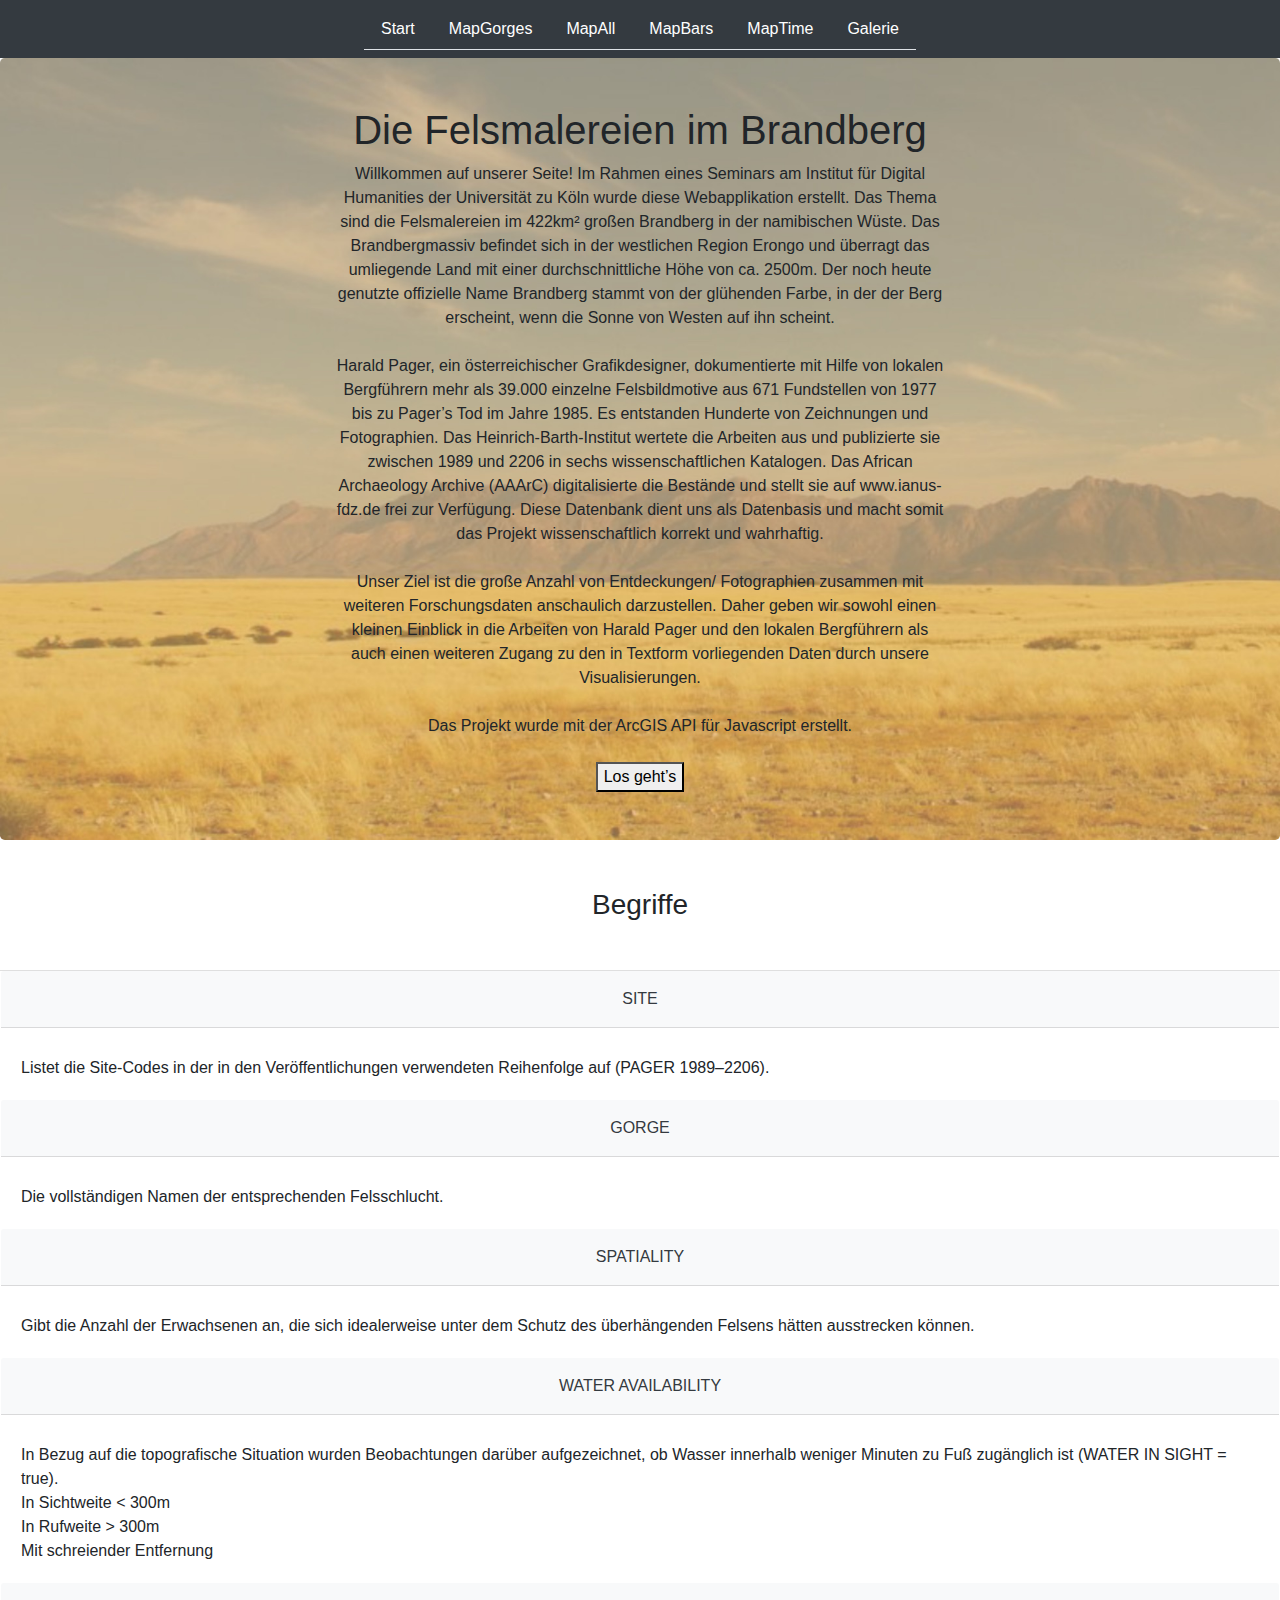
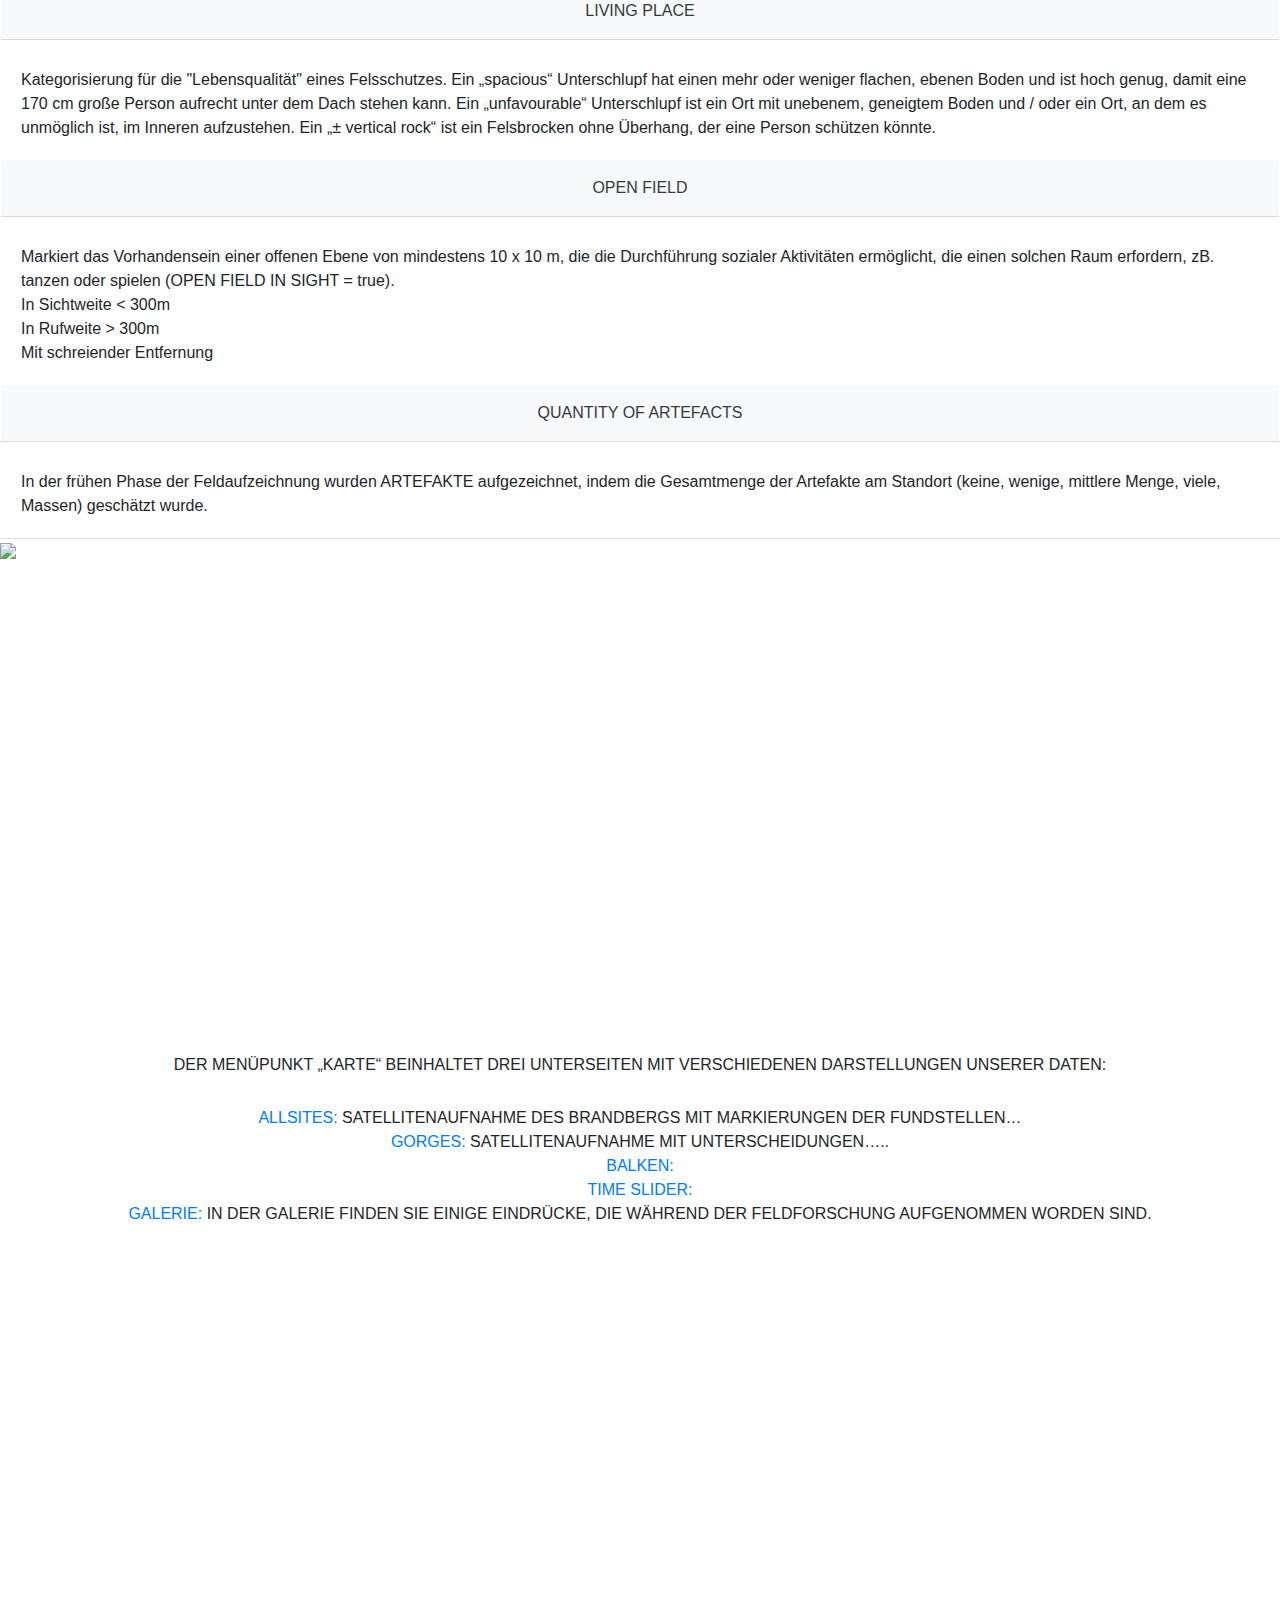
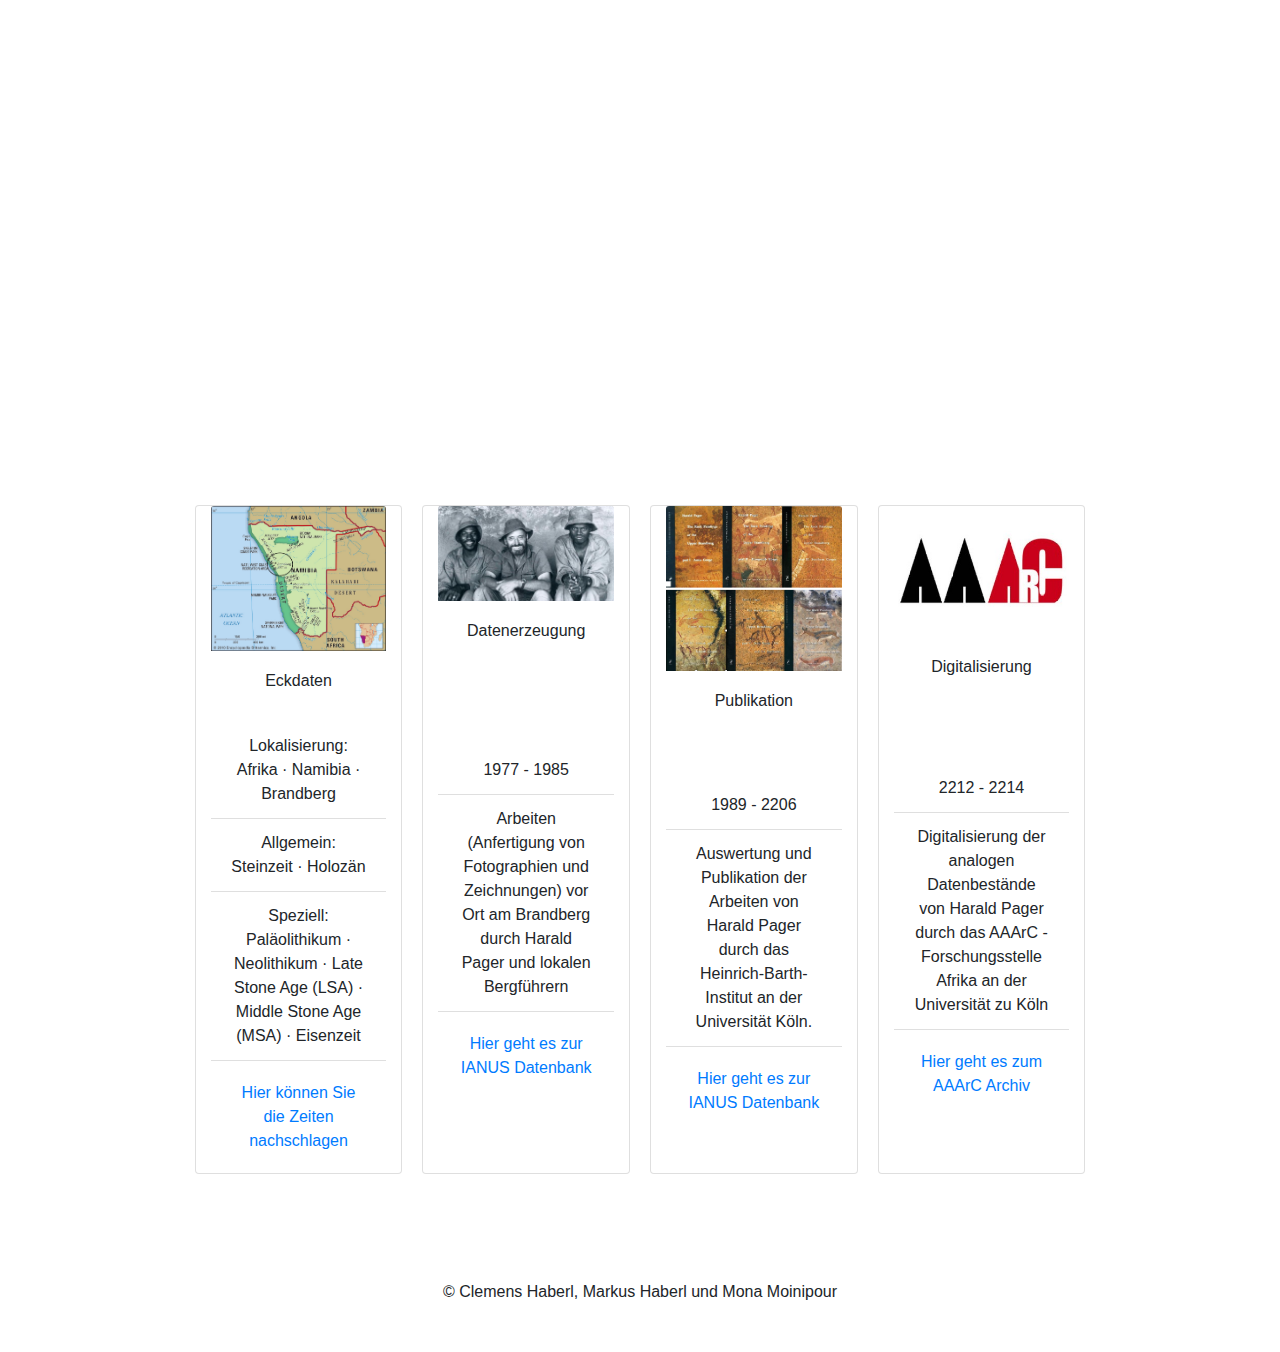
==== html/index.html @ f51f0524 "Update Index.html" ====
<!DOCTYPE html>

<html lang="de">

<head>
    <meta charset="UTF-8">
    <meta name="viewport" content="initial-scale=1, maximum-scale=1, user-scalable=no">
    <link rel="stylesheet" href="https://js.arcgis.com/4.14/esri/themes/light/main.css" />
    <link rel="stylesheet" href="https://maxcdn.bootstrapcdn.com/bootstrap/4.4.1/css/bootstrap.min.css">
    <link rel="stylesheet" href="../css/main.css">
    <script src="https://ajax.googleapis.com/ajax/libs/jquery/3.4.1/jquery.min.js"></script>
    <script src="https://cdnjs.cloudflare.com/ajax/libs/popper.js/1.16.0/umd/popper.min.js"></script>
    <script src="https://maxcdn.bootstrapcdn.com/bootstrap/4.4.1/js/bootstrap.min.js"></script>

    <title>Das Brandberg Projekt</title>

</head>
    <body>
      
      <nav class="navbar navbar-expand-md bg-dark navbar-dark">
       
        <div class="navbar-collapse justify-content-center">
          <ul class="nav nav-tabs">
            <li class="nav-item">
              <a class="nav-link" style="color: white;" href="index.html">Start</a>
            </li>
            <li class="nav-item">
              <a class="nav-link" style="color: white;" href="mapGorges.html">MapGorges</a>
            </li>
            <li class="nav-item">
              <a class="nav-link" style="color: white;" href="mapAllSites.html">MapAll</a>
            </li>
            <li class="nav-item">
              <a class="nav-link" style="color: white;" href="mapBars.html">MapBars</a>
            </li>
            <li class="nav-item">
              <a class="nav-link" style="color: white;" href="mapTimeSlider.html">MapTime</a>
            </li>
            <li class="nav-item">
              <a class="nav-link" style="color: white;" href="galerie.html">Galerie</a>
            </li>    
          </ul>
        </div>  
      </nav>

      <section class="jumbotron text-center" style="background-image: url(../database/img/BackgroundIndex.jpg); background-size: cover;">
        <div class="container">
          <h1 class="jumbotron-heading">Die Felsmalereien im Brandberg</h1>
          <p>Willkommen auf unserer Seite! 
            Im Rahmen eines Seminars am Institut für Digital Humanities der Universität zu Köln wurde diese Webapplikation erstellt. Das Thema sind die Felsmalereien im 422km² großen Brandberg in der namibischen Wüste. Das Brandbergmassiv befindet sich in der westlichen Region Erongo und überragt das umliegende Land mit einer durchschnittliche Höhe von ca. 2500m. 
            Der noch heute genutzte offizielle Name Brandberg stammt von der glühenden Farbe, in der der Berg erscheint, wenn die Sonne von Westen auf ihn scheint.<br>
            <br>
            Harald Pager, ein österreichischer Grafikdesigner, dokumentierte mit Hilfe von lokalen Bergführern mehr als 39.000 einzelne Felsbildmotive aus 671 Fundstellen von 1977 bis zu Pager’s Tod im Jahre 1985. Es entstanden Hunderte von Zeichnungen und Fotographien.
            Das Heinrich-Barth-Institut wertete die Arbeiten aus und publizierte sie zwischen 1989 und 2206 in sechs wissenschaftlichen Katalogen. Das African Archaeology Archive (AAArC) digitalisierte die Bestände und stellt sie auf www.ianus-fdz.de frei zur Verfügung. Diese Datenbank dient uns als Datenbasis und macht somit das Projekt wissenschaftlich korrekt und wahrhaftig. 
            <br>
            <br>
            Unser Ziel ist die große Anzahl von Entdeckungen/ Fotographien zusammen mit weiteren Forschungsdaten anschaulich darzustellen. Daher geben wir sowohl einen kleinen Einblick in die Arbeiten von Harald Pager und den lokalen Bergführern als auch einen weiteren Zugang zu den in Textform vorliegenden Daten durch unsere Visualisierungen.
            <br>
            <br>
            Das Projekt wurde mit der ArcGIS API für Javascript erstellt.
            <br>
            <br>
            <BUTTON> Los geht’s </BUTTON></p>
        </div>
      </section>

      <section>

        <h3  class="jumbotron text-center">Begriffe</h3> 

        <div class="card row">

          <div class="col-md-12">
          <div class="card-header text-center p-3 mb-2 bg-light text-dark">
          SITE
          </div>
          <div class="card-body">
            <p class="card-text">Listet die Site-Codes in der in den Veröffentlichungen verwendeten Reihenfolge auf (PAGER 1989–2206).</p>
          </div>
        </div>

        <div class="col-md-12">
          <div class="card-header text-center p-3 mb-2 bg-light text-dark">
          GORGE
          </div>
          <div class="card-body">
            <p class="card-text">Die vollständigen Namen der entsprechenden Felsschlucht.</p>
          </div>
        </div>

        <div class="col-md-12">
          <div class="card-header text-center p-3 mb-2 bg-light text-dark">
          SPATIALITY
          </div>
          <div class="card-body">
            <p class="card-text">Gibt die Anzahl der Erwachsenen an, die sich idealerweise unter dem Schutz des überhängenden Felsens hätten ausstrecken können.
            </p>
          </div>
        </div>

        <div class="col-md-12">
          <div class="card-header text-center p-3 mb-2 bg-light text-dark">
          WATER AVAILABILITY
          </div>
          <div class="card-body">
            <p class="card-text">In Bezug auf die topografische Situation wurden Beobachtungen darüber aufgezeichnet, ob Wasser innerhalb weniger Minuten zu Fuß zugänglich ist (WATER IN SIGHT = true).<br>
              In Sichtweite < 300m 
              <br>
              In Rufweite  > 300m  
              <br>
              Mit schreiender Entfernung</p>
          </div>
        </div>

        <div class="col-md-12">
          <div class="card-header text-center p-3 mb-2 bg-light text-dark">
          LIVING PLACE
          </div>
          <div class="card-body">
            <p class="card-text">Kategorisierung für die "Lebensqualität" eines Felsschutzes. Ein „spacious“ Unterschlupf hat einen mehr oder weniger flachen, ebenen Boden und ist hoch genug, damit eine 170 cm große Person aufrecht unter dem Dach stehen kann. Ein „unfavourable“ Unterschlupf ist ein Ort mit unebenem, geneigtem Boden und / oder ein Ort, an dem es unmöglich ist, im Inneren aufzustehen. Ein „± vertical rock“ ist ein Felsbrocken ohne Überhang, der eine Person schützen könnte.</p>
          </div>
        </div>

        <div class="col-md-12">
          <div class="card-header text-center p-3 mb-2 bg-light text-dark">
          OPEN FIELD
          </div>
          <div class="card-body">
            <p class="card-text">Markiert das Vorhandensein einer offenen Ebene von mindestens 10 x 10 m, die die Durchführung sozialer Aktivitäten ermöglicht, die einen solchen Raum erfordern, zB. tanzen oder spielen (OPEN FIELD IN SIGHT = true).<br>
              In Sichtweite < 300m
              <br>
              In Rufweite  > 300m
              <br>
              Mit schreiender Entfernung</p>
          </div>
        </div>
        
        <div class="col-md-12">
          <div class="card-header text-center p-3 mb-2 bg-light text-dark">
          QUANTITY OF ARTEFACTS
          </div>
          <div class="card-body">
            <p class="card-text">In der frühen Phase der Feldaufzeichnung wurden ARTEFAKTE aufgezeichnet, indem die Gesamtmenge der Artefakte am Standort (keine, wenige, mittlere Menge, viele, Massen) geschätzt wurde.</p>
          </div>
        </div>

      </div>

        <div class="parallax1"> <img src="../database/img/Parallaximg2.png")></div>
        <!--Beschreibungen hinzufügen-->
        <div style="height:1000px;text-transform: uppercase;" class="text-center p-3 mb-2">
          <h6>Der Menüpunkt „Karte“ beinhaltet drei Unterseiten mit verschiedenen Darstellungen unserer Daten:</h6>
          <br>
          <a href="mapAllSites.html">AllSites:</a> Satellitenaufnahme des Brandbergs mit Markierungen der Fundstellen…
          <br>
          <a href="mapGorges.html">Gorges:</a> Satellitenaufnahme mit Unterscheidungen…..
          <br>
          <a href="mapBars.html">Balken:</a> 
          <br>
          <a href="mapTimeSlider.html">Time Slider:</a> 
          <br>
          <a href="galerie.html">Galerie:</a> In der Galerie finden Sie einige Eindrücke, die während der Feldforschung aufgenommen worden sind.
          </div>
        <!--Parallax2 funktioniert noch nicht-->
        <div class="parralax2"></div>
          <!--Bildergrößen anpassen-->
        <div class="jumbotron row justify-content-center">
        <div class="card box col-lg-2 text-center" style="width: 22rem;">
          <img class="card-img-top" src="../database/img/Mapimg.jpg" alt="Card image cap">
          <div class="card-body">
            <h6 class="card-title">Eckdaten</h6>
          </div>
          <ul class="list-group list-group-flush">
            <li class="list-group-item">Lokalisierung: Afrika · Namibia · Brandberg</li>
            <li class="list-group-item">Allgemein: Steinzeit · Holozän</li>
            <li class="list-group-item">Speziell: Paläolithikum · Neolithikum · Late Stone Age (LSA) · Middle Stone Age (MSA) · Eisenzeit</li>
          </ul>
          <div class="card-body">
            <a href="https://chronontology.dainst.org" class="card-link">Hier können Sie die Zeiten nachschlagen</a>
          </div>
        </div>

        <div class="card box col-lg-2 text-center" style="width: 22rem;">
          <img class="card-img-top" src="../database/img/Crewimg.png" alt="Card image cap">
          <div class="card-body">
            <h6 class="card-title">Datenerzeugung</h6>
          </div>
          <ul class="list-group list-group-flush">
            <li class="list-group-item">1977 - 1985</li>
            <li class="list-group-item">Arbeiten (Anfertigung von Fotographien und Zeichnungen) vor Ort am Brandberg durch Harald Pager und lokalen Bergführern</li>
          </ul>
          <div class="card-body">
            <a href="http://datenportal.ianus-fdz.de/pages/collectionView.jsp?dipId=1912845#collectionOverview" class="card-link">Hier geht es zur IANUS Datenbank</a>
          </div>
        </div>

        <div class="card box col-lg-2 text-center" style="width: 22rem;">
          <img class="card-img-top" src="../database/img/Publicationsimg.png" alt="Card image cap">
          <div class="card-body">
            <h6 class="card-title">Publikation</h6>
          </div>
          <ul class="list-group list-group-flush">
            <li class="list-group-item">1989 - 2206</li>
            <li class="list-group-item">Auswertung und Publikation der Arbeiten von Harald Pager durch das Heinrich-Barth-Institut an der Universität Köln. </li>
          </ul>
          <div class="card-body">
            <a href="http://datenportal.ianus-fdz.de/pages/collectionView.jsp?dipId=1912845#collectionOverview" class="card-link">Hier geht es zur IANUS Datenbank</a>
          </div>
        </div>

        <div class="card box col-lg-2 text-center" style="width: 22rem;">
          <img class="card-img-top" src="../database/img/AAArcimg.jpg" alt="Card image cap">
          <div class="card-body">
            <h6 class="card-title">Digitalisierung</h6>
          </div>
          <ul class="list-group list-group-flush">
            <li class="list-group-item">2212 - 2214</li>
            <li class="list-group-item">Digitalisierung der analogen Datenbestände von Harald Pager durch das AAArC - Forschungsstelle Afrika an der Universität zu Köln </li>
          </ul>
          <div class="card-body">
            <a href="https://arachne.dainst.org/project/afrarchcologne" class="card-link">Hier geht es zum AAArC Archiv</a>
          </div>
        </div>

      </div>

      <div class="jumbotron text-center" style="margin-bottom:0">
        <p> © Clemens Haberl, Markus Haberl und Mona Moinipour</p>

    </body>
---- css/main.css ----
html, body, #viewDiv {
    padding: 0;
    margin: 0;
    height: 100%;
    width: 100%;
  }

:root {
    --jumbotron-padding-y: 3rem;
  }
  
  .jumbotron {
    padding-top: var(--jumbotron-padding-y);
    padding-bottom: var(--jumbotron-padding-y);
    margin-bottom: 0;
    background-color: #fff;
  }
  
  .jumbotron p:last-child {
    margin-bottom: 0;
  }
  
  .jumbotron-heading {
    font-weight: 300;
  }
  
  .jumbotron .container {
    max-width: 40rem;
  }
  
  footer {
    padding-top: 3rem;
    padding-bottom: 3rem;
  }
  
  footer p {
    margin-bottom: .25rem;
  }
  
  .box-shadow { box-shadow: 0 .25rem .75rem rgba(0, 0, 0, .05); }

  #timeSlider {
    position: absolute;
    left: 100px;
    right: 100px;
    bottom: 20px;
  }

  #titleDiv {
    padding: 10px;
    font-weight: 36;
    text-align: center;
  }


  #layerToggle {
    top: 430px;
    right: 20px;
    position: absolute;
    z-index: 99;
    background-color: white;
    border-radius: 8px;
    padding: 10px;
    opacity: 0.75;
  }

  #layerToggleAll {
    top: 73px;
    left: 60px;
    position: absolute;
    z-index: 99;
    background-color: white;
    border-radius: 8px;
    padding: 10px;
    opacity: 0.75;
  }

.box {
  margin: 10px;
}

#titleimg{
  text-align: center;
}

.parallax1 {
  /* The image used */
  background-image: url("../database/img/Parallaximg.png");

  /* Set a specific height */
  min-height: 500px; 

  /* Create the parallax scrolling effect */
  background-attachment: fixed;
  background-position: center;
  background-repeat: no-repeat;
  background-size: cover;
}

.parallax2{
  /* The image used */
  background-image: url("../database/img/Parallaximg2.png");

  /* Set a specific height */
  min-height: 500px; 

  /* Create the parallax scrolling effect */
  background-attachment: fixed;
  background-position: center;
  background-repeat: no-repeat;
  background-size: cover;
}
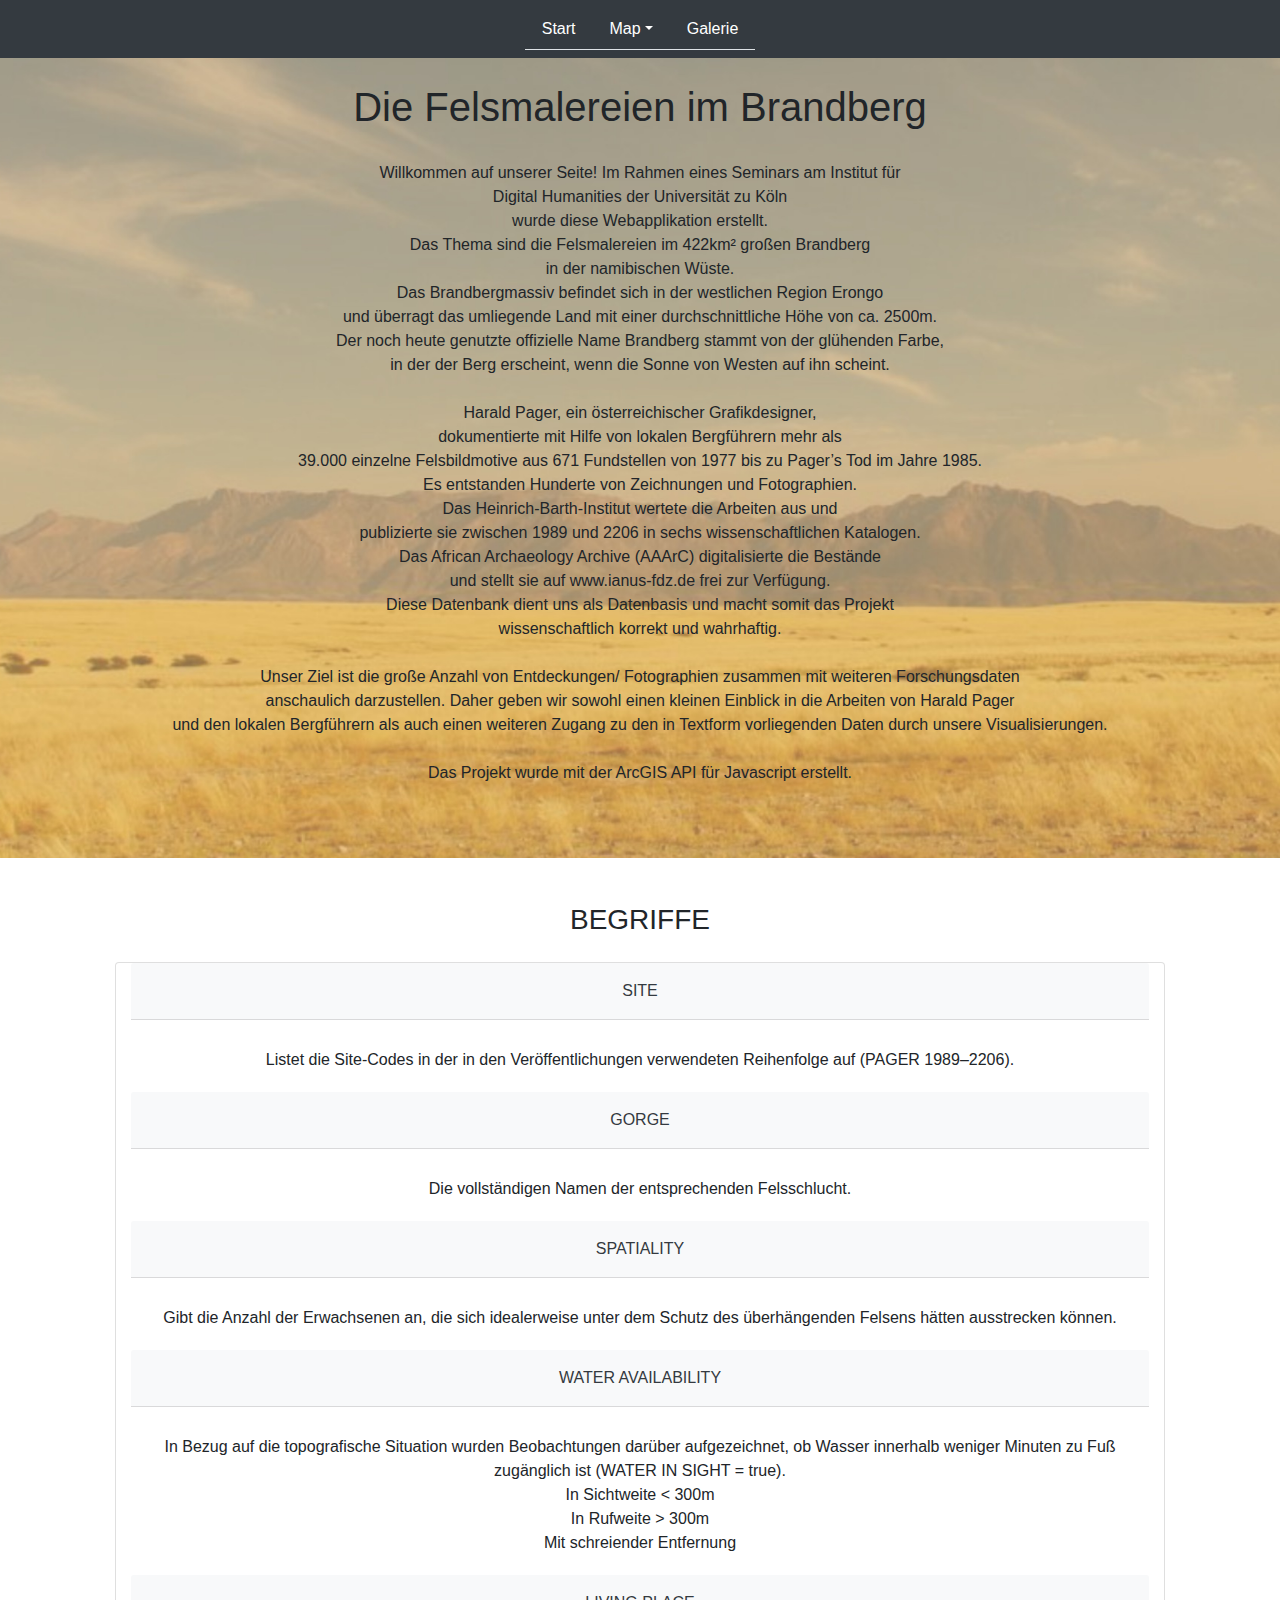
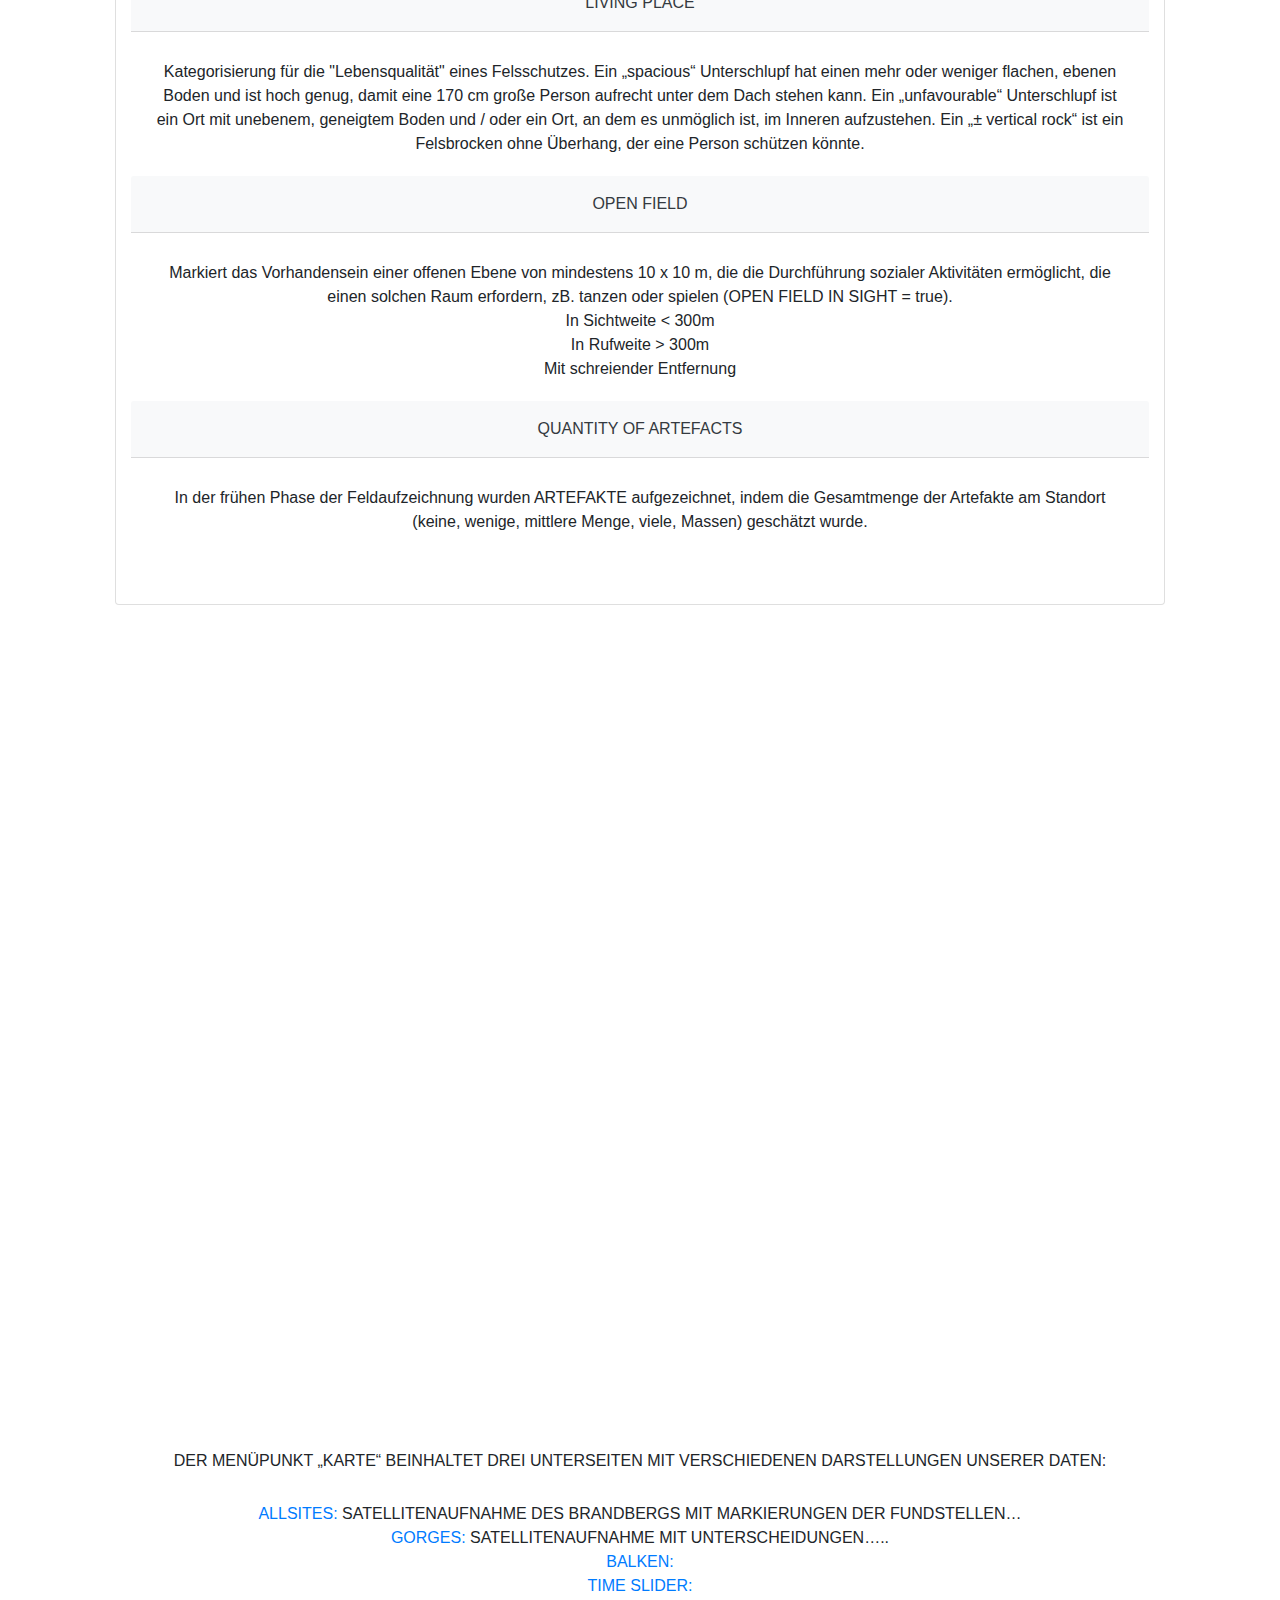
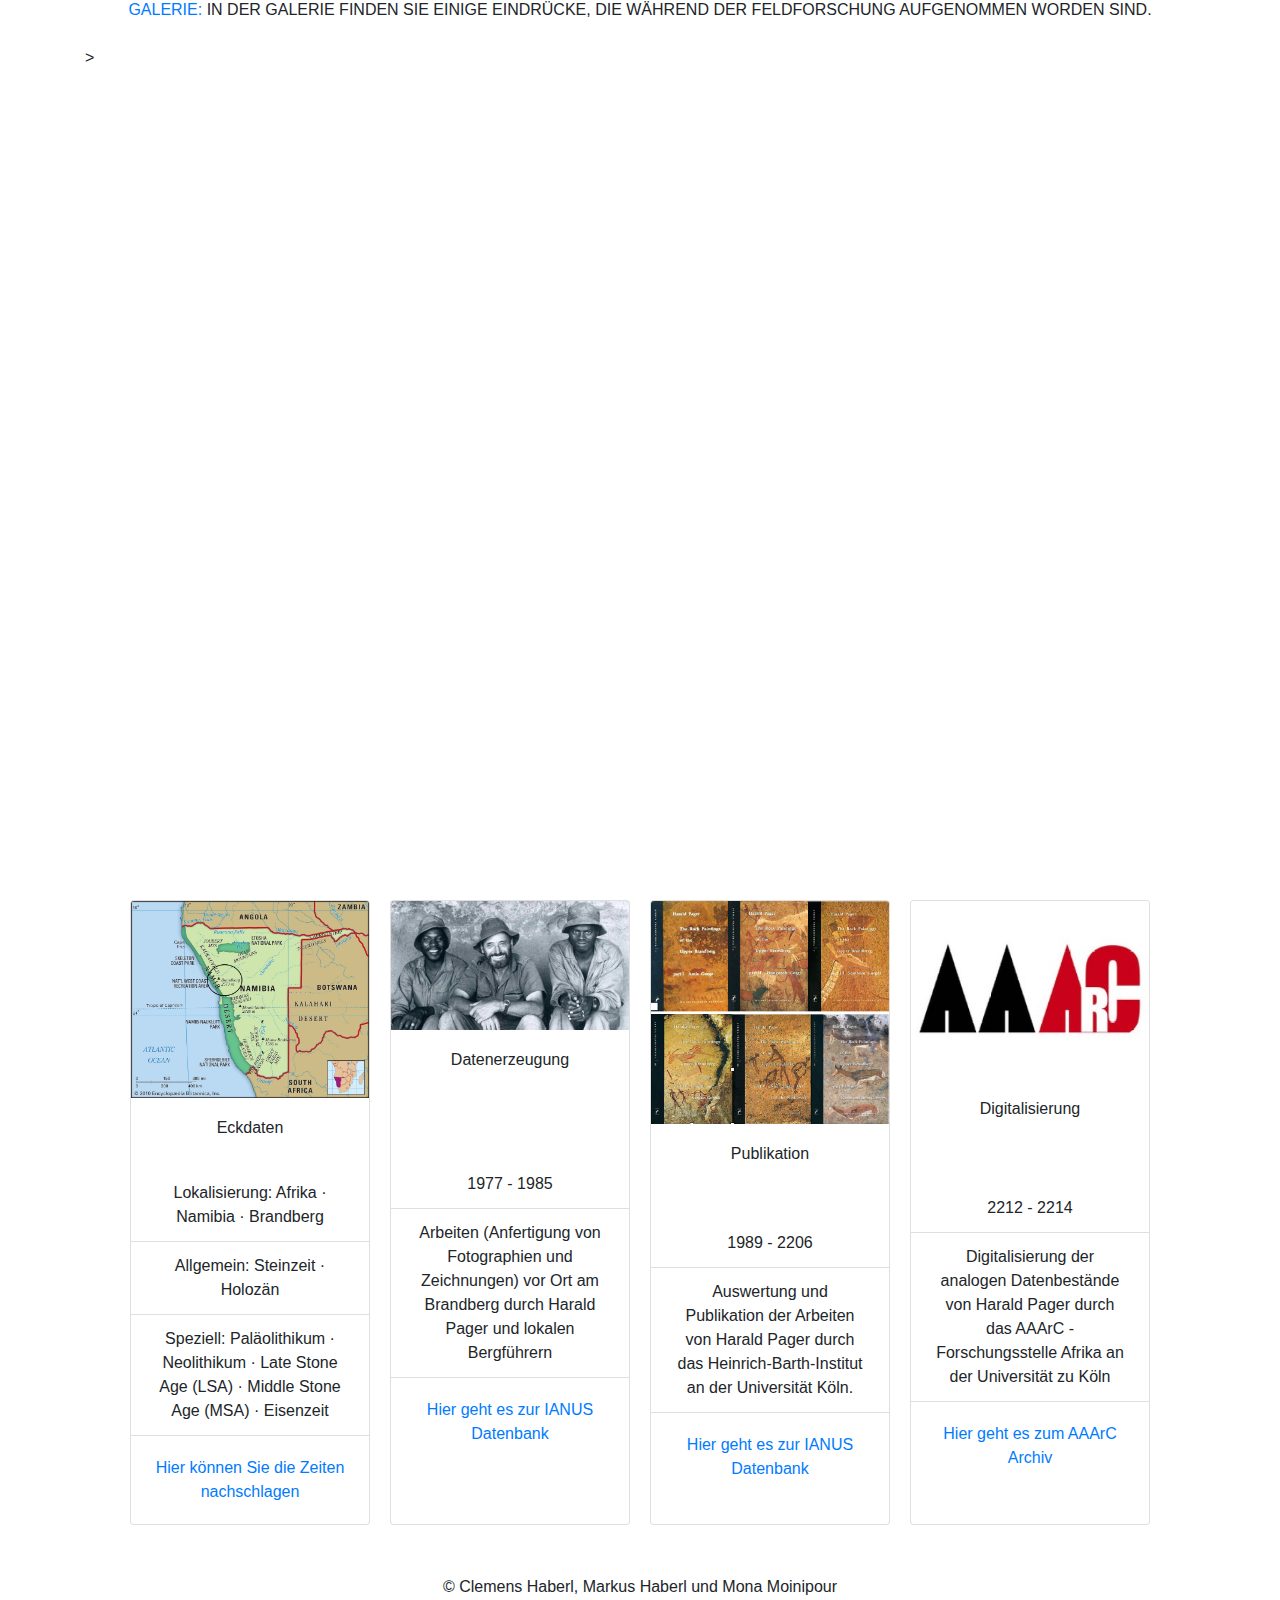
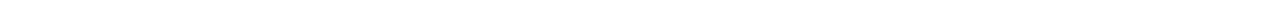
==== commit c34b4c2a: "Update index.html und galerie.html" ====
--- a/html/index.html
+++ b/html/index.html
@@ -8,15 +8,16 @@
     <link rel="stylesheet" href="https://js.arcgis.com/4.14/esri/themes/light/main.css" />
     <link rel="stylesheet" href="https://maxcdn.bootstrapcdn.com/bootstrap/4.4.1/css/bootstrap.min.css">
     <link rel="stylesheet" href="../css/main.css">
+    <script src="../scripts/hover.js"></script>
     <script src="https://ajax.googleapis.com/ajax/libs/jquery/3.4.1/jquery.min.js"></script>
     <script src="https://cdnjs.cloudflare.com/ajax/libs/popper.js/1.16.0/umd/popper.min.js"></script>
     <script src="https://maxcdn.bootstrapcdn.com/bootstrap/4.4.1/js/bootstrap.min.js"></script>
 
-    <title>Das Brandberg Projekt</title>
+        <title>Das Brandberg Projekt</title>
 
 </head>
     <body>
-      
+     
       <nav class="navbar navbar-expand-md bg-dark navbar-dark">
        
         <div class="navbar-collapse justify-content-center">
@@ -24,17 +25,17 @@
             <li class="nav-item">
               <a class="nav-link" style="color: white;" href="index.html">Start</a>
             </li>
-            <li class="nav-item">
-              <a class="nav-link" style="color: white;" href="mapGorges.html">MapGorges</a>
-            </li>
-            <li class="nav-item">
-              <a class="nav-link" style="color: white;" href="mapAllSites.html">MapAll</a>
-            </li>
-            <li class="nav-item">
-              <a class="nav-link" style="color: white;" href="mapBars.html">MapBars</a>
-            </li>
-            <li class="nav-item">
-              <a class="nav-link" style="color: white;" href="mapTimeSlider.html">MapTime</a>
+            <li class="nav-item dropdown">
+              <a class="nav-link dropdown-toggle" data-toggle="dropdown" role="button" aria-haspopup="true" aria-expanded="false" style="color: white;">Map</a>
+              <div class="dropdown-menu">
+                <a class="dropdown-item" href="mapAllSites.html">Sites</a>
+                <div class="dropdown-divider"></div>
+                <a class="dropdown-item" href="mapGorges.html">Gorges</a>
+                <div class="dropdown-divider"></div>
+                <a class="dropdown-item" href="mapBars.html">Bars</a>      
+                <div class="dropdown-divider"></div>
+                <a class="dropdown-item" href="mapTimeSlider.html">Time Slider</a>            
+              </div>
             </li>
             <li class="nav-item">
               <a class="nav-link" style="color: white;" href="galerie.html">Galerie</a>
@@ -42,130 +43,153 @@
           </ul>
         </div>  
       </nav>
-
-      <section class="jumbotron text-center" style="background-image: url(../database/img/BackgroundIndex.jpg); background-size: cover;">
-        <div class="container">
-          <h1 class="jumbotron-heading">Die Felsmalereien im Brandberg</h1>
-          <p>Willkommen auf unserer Seite! 
-            Im Rahmen eines Seminars am Institut für Digital Humanities der Universität zu Köln wurde diese Webapplikation erstellt. Das Thema sind die Felsmalereien im 422km² großen Brandberg in der namibischen Wüste. Das Brandbergmassiv befindet sich in der westlichen Region Erongo und überragt das umliegende Land mit einer durchschnittliche Höhe von ca. 2500m. 
-            Der noch heute genutzte offizielle Name Brandberg stammt von der glühenden Farbe, in der der Berg erscheint, wenn die Sonne von Westen auf ihn scheint.<br>
-            <br>
-            Harald Pager, ein österreichischer Grafikdesigner, dokumentierte mit Hilfe von lokalen Bergführern mehr als 39.000 einzelne Felsbildmotive aus 671 Fundstellen von 1977 bis zu Pager’s Tod im Jahre 1985. Es entstanden Hunderte von Zeichnungen und Fotographien.
-            Das Heinrich-Barth-Institut wertete die Arbeiten aus und publizierte sie zwischen 1989 und 2206 in sechs wissenschaftlichen Katalogen. Das African Archaeology Archive (AAArC) digitalisierte die Bestände und stellt sie auf www.ianus-fdz.de frei zur Verfügung. Diese Datenbank dient uns als Datenbasis und macht somit das Projekt wissenschaftlich korrekt und wahrhaftig. 
-            <br>
-            <br>
-            Unser Ziel ist die große Anzahl von Entdeckungen/ Fotographien zusammen mit weiteren Forschungsdaten anschaulich darzustellen. Daher geben wir sowohl einen kleinen Einblick in die Arbeiten von Harald Pager und den lokalen Bergführern als auch einen weiteren Zugang zu den in Textform vorliegenden Daten durch unsere Visualisierungen.
-            <br>
-            <br>
-            Das Projekt wurde mit der ArcGIS API für Javascript erstellt.
-            <br>
-            <br>
-            <BUTTON> Los geht’s </BUTTON></p>
-        </div>
-      </section>
-
-      <section>
-
-        <h3  class="jumbotron text-center">Begriffe</h3> 
-
-        <div class="card row">
-
-          <div class="col-md-12">
-          <div class="card-header text-center p-3 mb-2 bg-light text-dark">
-          SITE
-          </div>
-          <div class="card-body">
-            <p class="card-text">Listet die Site-Codes in der in den Veröffentlichungen verwendeten Reihenfolge auf (PAGER 1989–2206).</p>
-          </div>
-        </div>
-
-        <div class="col-md-12">
-          <div class="card-header text-center p-3 mb-2 bg-light text-dark">
-          GORGE
-          </div>
-          <div class="card-body">
-            <p class="card-text">Die vollständigen Namen der entsprechenden Felsschlucht.</p>
-          </div>
-        </div>
-
-        <div class="col-md-12">
-          <div class="card-header text-center p-3 mb-2 bg-light text-dark">
-          SPATIALITY
-          </div>
-          <div class="card-body">
-            <p class="card-text">Gibt die Anzahl der Erwachsenen an, die sich idealerweise unter dem Schutz des überhängenden Felsens hätten ausstrecken können.
-            </p>
-          </div>
-        </div>
-
-        <div class="col-md-12">
-          <div class="card-header text-center p-3 mb-2 bg-light text-dark">
-          WATER AVAILABILITY
-          </div>
-          <div class="card-body">
-            <p class="card-text">In Bezug auf die topografische Situation wurden Beobachtungen darüber aufgezeichnet, ob Wasser innerhalb weniger Minuten zu Fuß zugänglich ist (WATER IN SIGHT = true).<br>
-              In Sichtweite < 300m 
-              <br>
-              In Rufweite  > 300m  
-              <br>
-              Mit schreiender Entfernung</p>
-          </div>
-        </div>
-
-        <div class="col-md-12">
-          <div class="card-header text-center p-3 mb-2 bg-light text-dark">
-          LIVING PLACE
-          </div>
-          <div class="card-body">
-            <p class="card-text">Kategorisierung für die "Lebensqualität" eines Felsschutzes. Ein „spacious“ Unterschlupf hat einen mehr oder weniger flachen, ebenen Boden und ist hoch genug, damit eine 170 cm große Person aufrecht unter dem Dach stehen kann. Ein „unfavourable“ Unterschlupf ist ein Ort mit unebenem, geneigtem Boden und / oder ein Ort, an dem es unmöglich ist, im Inneren aufzustehen. Ein „± vertical rock“ ist ein Felsbrocken ohne Überhang, der eine Person schützen könnte.</p>
-          </div>
-        </div>
-
-        <div class="col-md-12">
-          <div class="card-header text-center p-3 mb-2 bg-light text-dark">
-          OPEN FIELD
-          </div>
-          <div class="card-body">
-            <p class="card-text">Markiert das Vorhandensein einer offenen Ebene von mindestens 10 x 10 m, die die Durchführung sozialer Aktivitäten ermöglicht, die einen solchen Raum erfordern, zB. tanzen oder spielen (OPEN FIELD IN SIGHT = true).<br>
-              In Sichtweite < 300m
-              <br>
-              In Rufweite  > 300m
-              <br>
-              Mit schreiender Entfernung</p>
-          </div>
-        </div>
-        
-        <div class="col-md-12">
-          <div class="card-header text-center p-3 mb-2 bg-light text-dark">
-          QUANTITY OF ARTEFACTS
-          </div>
-          <div class="card-body">
-            <p class="card-text">In der frühen Phase der Feldaufzeichnung wurden ARTEFAKTE aufgezeichnet, indem die Gesamtmenge der Artefakte am Standort (keine, wenige, mittlere Menge, viele, Massen) geschätzt wurde.</p>
-          </div>
-        </div>
-
+    
+      <div id="parallax-image">
+          <div class="row h-100">
+              <div class="col-md-12 text-center">
+                <h1 class="jumbotron-heading">Die Felsmalereien im Brandberg</h1>
+                <p id="welcome">Willkommen auf unserer Seite! 
+                  Im Rahmen eines Seminars am Institut für <br>
+                  Digital Humanities der Universität zu Köln <br>
+                  wurde diese Webapplikation erstellt. <br>
+                  Das Thema sind die Felsmalereien im 422km² großen Brandberg <br>
+                  in der namibischen Wüste. <br>
+                  Das Brandbergmassiv befindet sich in der westlichen Region Erongo <br>
+                  und überragt das umliegende Land mit einer durchschnittliche Höhe von ca. 2500m. <br>
+                  Der noch heute genutzte offizielle Name Brandberg stammt von der glühenden Farbe, <br>
+                  in der der Berg erscheint, wenn die Sonne von Westen auf ihn scheint.<br>
+                  <br>
+                  Harald Pager, ein österreichischer Grafikdesigner, <br>
+                  dokumentierte mit Hilfe von lokalen Bergführern mehr als <br>
+                  39.000 einzelne Felsbildmotive aus 671 Fundstellen von 1977 bis zu Pager’s Tod im Jahre 1985.<br>
+                  Es entstanden Hunderte von Zeichnungen und Fotographien.<br>
+                  Das Heinrich-Barth-Institut wertete die Arbeiten aus und <br>
+                  publizierte sie zwischen 1989 und 2206 in sechs wissenschaftlichen Katalogen. <br>
+                  Das African Archaeology Archive (AAArC) digitalisierte die Bestände <br>
+                  und stellt sie auf www.ianus-fdz.de frei zur Verfügung. <br>
+                  Diese Datenbank dient uns als Datenbasis und macht somit das Projekt <br>
+                  wissenschaftlich korrekt und wahrhaftig. 
+                  <br>
+                  <br>
+                  Unser Ziel ist die große Anzahl von Entdeckungen/ Fotographien zusammen mit weiteren Forschungsdaten <br>
+                  anschaulich darzustellen. Daher geben wir sowohl einen kleinen Einblick in die Arbeiten von Harald Pager <br>
+                  und den lokalen Bergführern als auch einen weiteren Zugang zu den in Textform vorliegenden Daten durch unsere Visualisierungen.
+                  <br>
+                  <br>
+                  Das Projekt wurde mit der ArcGIS API für Javascript erstellt.
+                  <br>
+                
+              </div>
+          </div>
       </div>
-
-        <div class="parallax1"> <img src="../database/img/Parallaximg2.png")></div>
-        <!--Beschreibungen hinzufügen-->
-        <div style="height:1000px;text-transform: uppercase;" class="text-center p-3 mb-2">
-          <h6>Der Menüpunkt „Karte“ beinhaltet drei Unterseiten mit verschiedenen Darstellungen unserer Daten:</h6>
-          <br>
-          <a href="mapAllSites.html">AllSites:</a> Satellitenaufnahme des Brandbergs mit Markierungen der Fundstellen…
-          <br>
-          <a href="mapGorges.html">Gorges:</a> Satellitenaufnahme mit Unterscheidungen…..
-          <br>
-          <a href="mapBars.html">Balken:</a> 
-          <br>
-          <a href="mapTimeSlider.html">Time Slider:</a> 
-          <br>
-          <a href="galerie.html">Galerie:</a> In der Galerie finden Sie einige Eindrücke, die während der Feldforschung aufgenommen worden sind.
-          </div>
-        <!--Parallax2 funktioniert noch nicht-->
-        <div class="parralax2"></div>
-          <!--Bildergrößen anpassen-->
-        <div class="jumbotron row justify-content-center">
-        <div class="card box col-lg-2 text-center" style="width: 22rem;">
+      <div class="container">
+        <section class="jumbotron text-center" id="begriffe">
+
+            <h3 class="jumbotron-heading" style="text-transform: uppercase";>Begriffe</h3> 
+    
+            <div class="card row">
+    
+              <div class="col-md-12">
+              <div class="card-header text-center p-3 mb-2 bg-light text-dark">
+              SITE
+              </div>
+              <div class="card-body">
+                <p class="card-text">Listet die Site-Codes in der in den Veröffentlichungen verwendeten Reihenfolge auf (PAGER 1989–2206).</p>
+              </div>
+            </div>
+    
+            <div class="col-md-12">
+              <div class="card-header text-center p-3 mb-2 bg-light text-dark">
+              GORGE
+              </div>
+              <div class="card-body">
+                <p class="card-text">Die vollständigen Namen der entsprechenden Felsschlucht.</p>
+              </div>
+            </div>
+    
+            <div class="col-md-12">
+              <div class="card-header text-center p-3 mb-2 bg-light text-dark">
+              SPATIALITY
+              </div>
+              <div class="card-body">
+                <p class="card-text">Gibt die Anzahl der Erwachsenen an, die sich idealerweise unter dem Schutz des überhängenden Felsens hätten ausstrecken können.
+                </p>
+              </div>
+            </div>
+    
+            <div class="col-md-12">
+              <div class="card-header text-center p-3 mb-2 bg-light text-dark">
+              WATER AVAILABILITY
+              </div>
+              <div class="card-body">
+                <p class="card-text">In Bezug auf die topografische Situation wurden Beobachtungen darüber aufgezeichnet, ob Wasser innerhalb weniger Minuten zu Fuß zugänglich ist (WATER IN SIGHT = true).<br>
+                  In Sichtweite < 300m 
+                  <br>
+                  In Rufweite  > 300m  
+                  <br>
+                  Mit schreiender Entfernung</p>
+              </div>
+            </div>
+    
+            <div class="col-md-12">
+              <div class="card-header text-center p-3 mb-2 bg-light text-dark">
+              LIVING PLACE
+              </div>
+              <div class="card-body">
+                <p class="card-text">Kategorisierung für die "Lebensqualität" eines Felsschutzes. Ein „spacious“ Unterschlupf hat einen mehr oder weniger flachen, ebenen Boden und ist hoch genug, damit eine 170 cm große Person aufrecht unter dem Dach stehen kann. Ein „unfavourable“ Unterschlupf ist ein Ort mit unebenem, geneigtem Boden und / oder ein Ort, an dem es unmöglich ist, im Inneren aufzustehen. Ein „± vertical rock“ ist ein Felsbrocken ohne Überhang, der eine Person schützen könnte.</p>
+              </div>
+            </div>
+    
+            <div class="col-md-12">
+              <div class="card-header text-center p-3 mb-2 bg-light text-dark">
+              OPEN FIELD
+              </div>
+              <div class="card-body">
+                <p class="card-text">Markiert das Vorhandensein einer offenen Ebene von mindestens 10 x 10 m, die die Durchführung sozialer Aktivitäten ermöglicht, die einen solchen Raum erfordern, zB. tanzen oder spielen (OPEN FIELD IN SIGHT = true).<br>
+                  In Sichtweite < 300m
+                  <br>
+                  In Rufweite  > 300m
+                  <br>
+                  Mit schreiender Entfernung</p>
+              </div>
+            </div>
+            
+            <div class="col-md-12" style="padding-bottom:50px;">
+              <div class="card-header text-center p-3 mb-2 bg-light text-dark">
+              QUANTITY OF ARTEFACTS
+              </div>
+              <div class="card-body">
+                <p class="card-text">In der frühen Phase der Feldaufzeichnung wurden ARTEFAKTE aufgezeichnet, indem die Gesamtmenge der Artefakte am Standort (keine, wenige, mittlere Menge, viele, Massen) geschätzt wurde.</p>
+              </div>
+            </div>
+    
+          </div>
+
+      </div>
+
+      <div id="parallax-image1"></div>
+
+    <div class="container">
+       <div style="text-transform: uppercase;" class="text-center p-3 mb-2">
+            <h6>Der Menüpunkt „Karte“ beinhaltet drei Unterseiten mit verschiedenen Darstellungen unserer Daten:</h6>
+            <br>
+            <a href="mapAllSites.html">AllSites:</a> Satellitenaufnahme des Brandbergs mit Markierungen der Fundstellen…
+            <br>
+            <a href="mapGorges.html">Gorges:</a> Satellitenaufnahme mit Unterscheidungen…..
+            <br>
+            <a href="mapBars.html">Balken:</a> 
+            <br>
+            <a href="mapTimeSlider.html">Time Slider:</a> 
+            <br>
+            <a href="galerie.html">Galerie:</a> In der Galerie finden Sie einige Eindrücke, die während der Feldforschung aufgenommen worden sind.
+            </div>>
+    </div>
+
+    <div id="parallax-image2"></div>
+
+    <div class="container">
+      <div class="jumbotron row justify-content-center">
+        <div class="card text-center" style="width: 15rem;">
           <img class="card-img-top" src="../database/img/Mapimg.jpg" alt="Card image cap">
           <div class="card-body">
             <h6 class="card-title">Eckdaten</h6>
@@ -180,7 +204,7 @@
           </div>
         </div>
 
-        <div class="card box col-lg-2 text-center" style="width: 22rem;">
+        <div class="card text-center" style="width: 15rem;">
           <img class="card-img-top" src="../database/img/Crewimg.png" alt="Card image cap">
           <div class="card-body">
             <h6 class="card-title">Datenerzeugung</h6>
@@ -194,7 +218,7 @@
           </div>
         </div>
 
-        <div class="card box col-lg-2 text-center" style="width: 22rem;">
+        <div class="card text-center" style="width: 15rem;">
           <img class="card-img-top" src="../database/img/Publicationsimg.png" alt="Card image cap">
           <div class="card-body">
             <h6 class="card-title">Publikation</h6>
@@ -208,7 +232,7 @@
           </div>
         </div>
 
-        <div class="card box col-lg-2 text-center" style="width: 22rem;">
+        <div class="card text-center" style="width: 15rem;">
           <img class="card-img-top" src="../database/img/AAArcimg.jpg" alt="Card image cap">
           <div class="card-body">
             <h6 class="card-title">Digitalisierung</h6>
@@ -221,10 +245,13 @@
             <a href="https://arachne.dainst.org/project/afrarchcologne" class="card-link">Hier geht es zum AAArC Archiv</a>
           </div>
         </div>
-
-      </div>
-
-      <div class="jumbotron text-center" style="margin-bottom:0">
-        <p> © Clemens Haberl, Markus Haberl und Mona Moinipour</p>
+   </div>
+
+    <div class="jumbotron text-center" style="margin-bottom:0">
+      <p> © Clemens Haberl, Markus Haberl und Mona Moinipour</p>
 
     </body>
+
+
+
+
--- a/css/main.css
+++ b/css/main.css
@@ -6,15 +6,12 @@
     width: 100%;
   }
 
-:root {
-    --jumbotron-padding-y: 3rem;
-  }
-  
+
   .jumbotron {
-    padding-top: var(--jumbotron-padding-y);
-    padding-bottom: var(--jumbotron-padding-y);
     margin-bottom: 0;
     background-color: #fff;
+    padding:20px;
+
   }
   
   .jumbotron p:last-child {
@@ -23,10 +20,8 @@
   
   .jumbotron-heading {
     font-weight: 300;
-  }
-  
-  .jumbotron .container {
-    max-width: 40rem;
+    margin: 25px;
+
   }
   
   footer {
@@ -38,76 +33,128 @@
     margin-bottom: .25rem;
   }
   
-  .box-shadow { box-shadow: 0 .25rem .75rem rgba(0, 0, 0, .05); }
+  .box-shadow { 
+    box-shadow: 0 .25rem .75rem rgba(0, 0, 0, .05);
+  }
+  
 
-  #timeSlider {
-    position: absolute;
-    left: 100px;
-    right: 100px;
-    bottom: 20px;
+  #welcome{
+    font-size: medium;
+    margin: 30px;
+    }
+  
+  
+  
+  #titleimg{
+    text-align: center;
+    margin: 50px;
   }
 
-  #titleDiv {
-    padding: 10px;
-    font-weight: 36;
-    text-align: center;
+  .card{
+    margin: 10px;
   }
 
-
-  #layerToggle {
-    top: 430px;
-    right: 20px;
-    position: absolute;
-    z-index: 99;
-    background-color: white;
-    border-radius: 8px;
-    padding: 10px;
-    opacity: 0.75;
+  #parallax-image{
+    background-image: url("../database/img/BackgroundIndex.jpg");
+    height: 800px;
+    background-size: cover;
+    background-attachment: fixed;
+    background-position: center;
+    background-repeat: no-repeat;
+  
   }
 
-  #layerToggleAll {
-    top: 73px;
-    left: 60px;
-    position: absolute;
-    z-index: 99;
-    background-color: white;
-    border-radius: 8px;
-    padding: 10px;
-    opacity: 0.75;
+  #parallax-image1{
+    background-image: url("../database/img/Parallaximg.png");
+    height: 800px;
+    background-size: cover;
+    background-attachment: fixed;
+    background-position: center;
+    background-repeat: no-repeat;
+  
   }
 
-.box {
-  margin: 10px;
-}
+  #parallax-image2{
+    background-image: url("../database/img/Parallaximg2.jpg");
+    height: 800px;
+    background-size: cover;
+    background-attachment: fixed;
+    background-position: center;
+    background-repeat: no-repeat;
+  
+  }
 
-#titleimg{
-  text-align: center;
-}
+  h1 {
+    font-family: sans-serif;
+  }
 
-.parallax1 {
-  /* The image used */
-  background-image: url("../database/img/Parallaximg.png");
+  .hover {
+    overflow: hidden;
+    position: relative;
+    padding-bottom: 60%;
+  }
 
-  /* Set a specific height */
-  min-height: 500px; 
+  .hover-overlay {
+    width: 100%;
+    height: 100%;
+    position: absolute;
+    top: 0;
+    left: 0;
+    z-index: 90;
+    transition: all 0.4s;
+  }
 
-  /* Create the parallax scrolling effect */
-  background-attachment: fixed;
-  background-position: center;
-  background-repeat: no-repeat;
-  background-size: cover;
-}
+  .hover img {
+    width: 100%;
+    position: absolute;
+    top: 0;
+    left: 0;
+    transition: all 0.3s;
+  }
 
-.parallax2{
-  /* The image used */
-  background-image: url("../database/img/Parallaximg2.png");
+  .hover-content {
+    position: relative;
+    z-index: 99;
+  }
 
-  /* Set a specific height */
-  min-height: 500px; 
+  .hover-2 .hover-overlay {
+    background: linear-gradient(to top, rgba(0, 0, 0, 0.4), rgba(0, 0, 0, 0.1));
+  }
 
-  /* Create the parallax scrolling effect */
-  background-attachment: fixed;
-  background-position: center;
-  background-repeat: no-repeat;
-  background-size: cover;
-}
+  .hover-2-title {
+    position: absolute;
+    top: 50%;
+    left: 0;
+    text-align: center;
+    width: 100%;
+    z-index: 99;
+    transition: all 0.3s;
+  }
+
+  .hover-2-description {
+    width: 100%;
+    position: absolute;
+    bottom: 0;
+    opacity: 0;
+    left: 0;
+    text-align: center;
+    z-index: 99;
+    transition: all 0.3s;
+  }
+
+  .hover-2:hover .hover-2-title {
+    transform: translateY(-1.5rem);
+  }
+
+  .hover-2:hover .hover-2-description {
+    bottom: 0.5rem;
+    opacity: 1;
+  }
+
+  .hover-2:hover .hover-overlay {
+    background: linear-gradient(to top, rgba(0, 0, 0, 0.9), rgba(0, 0, 0, 0.1));
+  }
+
+  .border {
+    margin: 60px;
+  }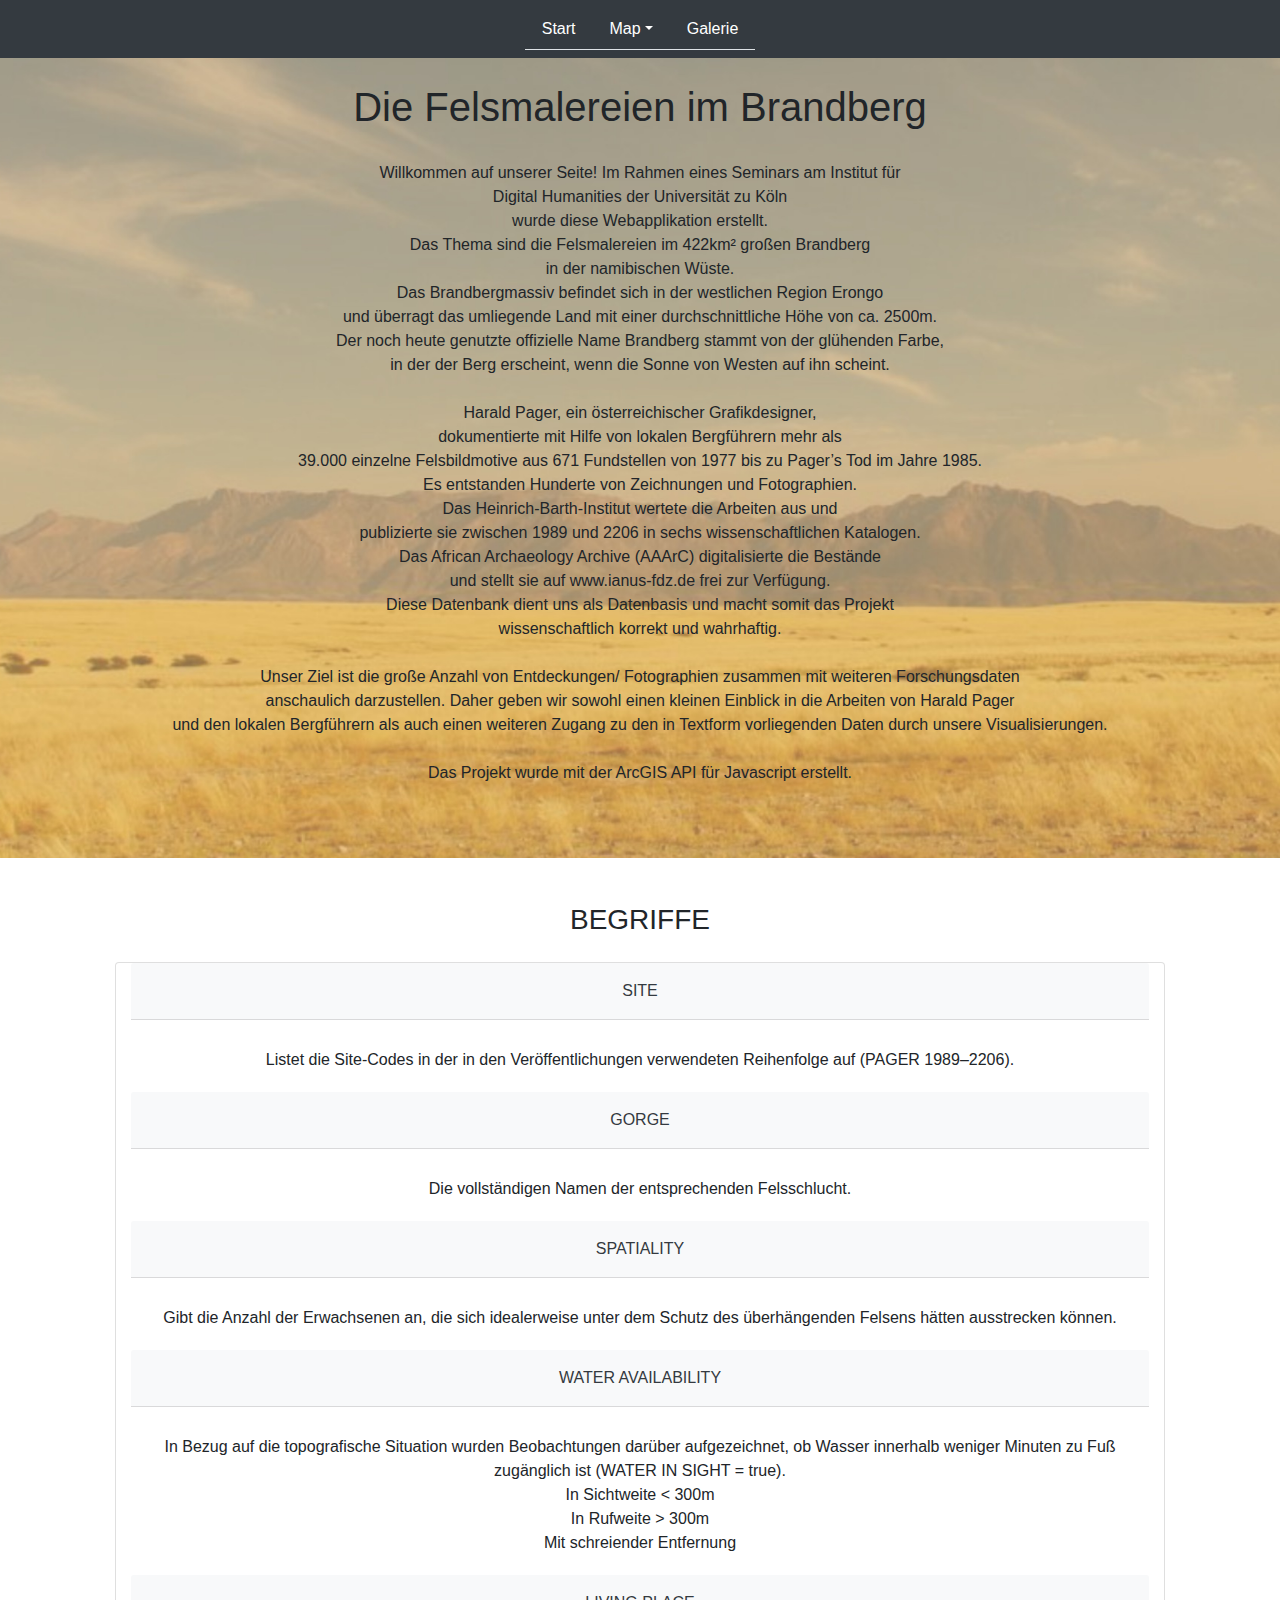
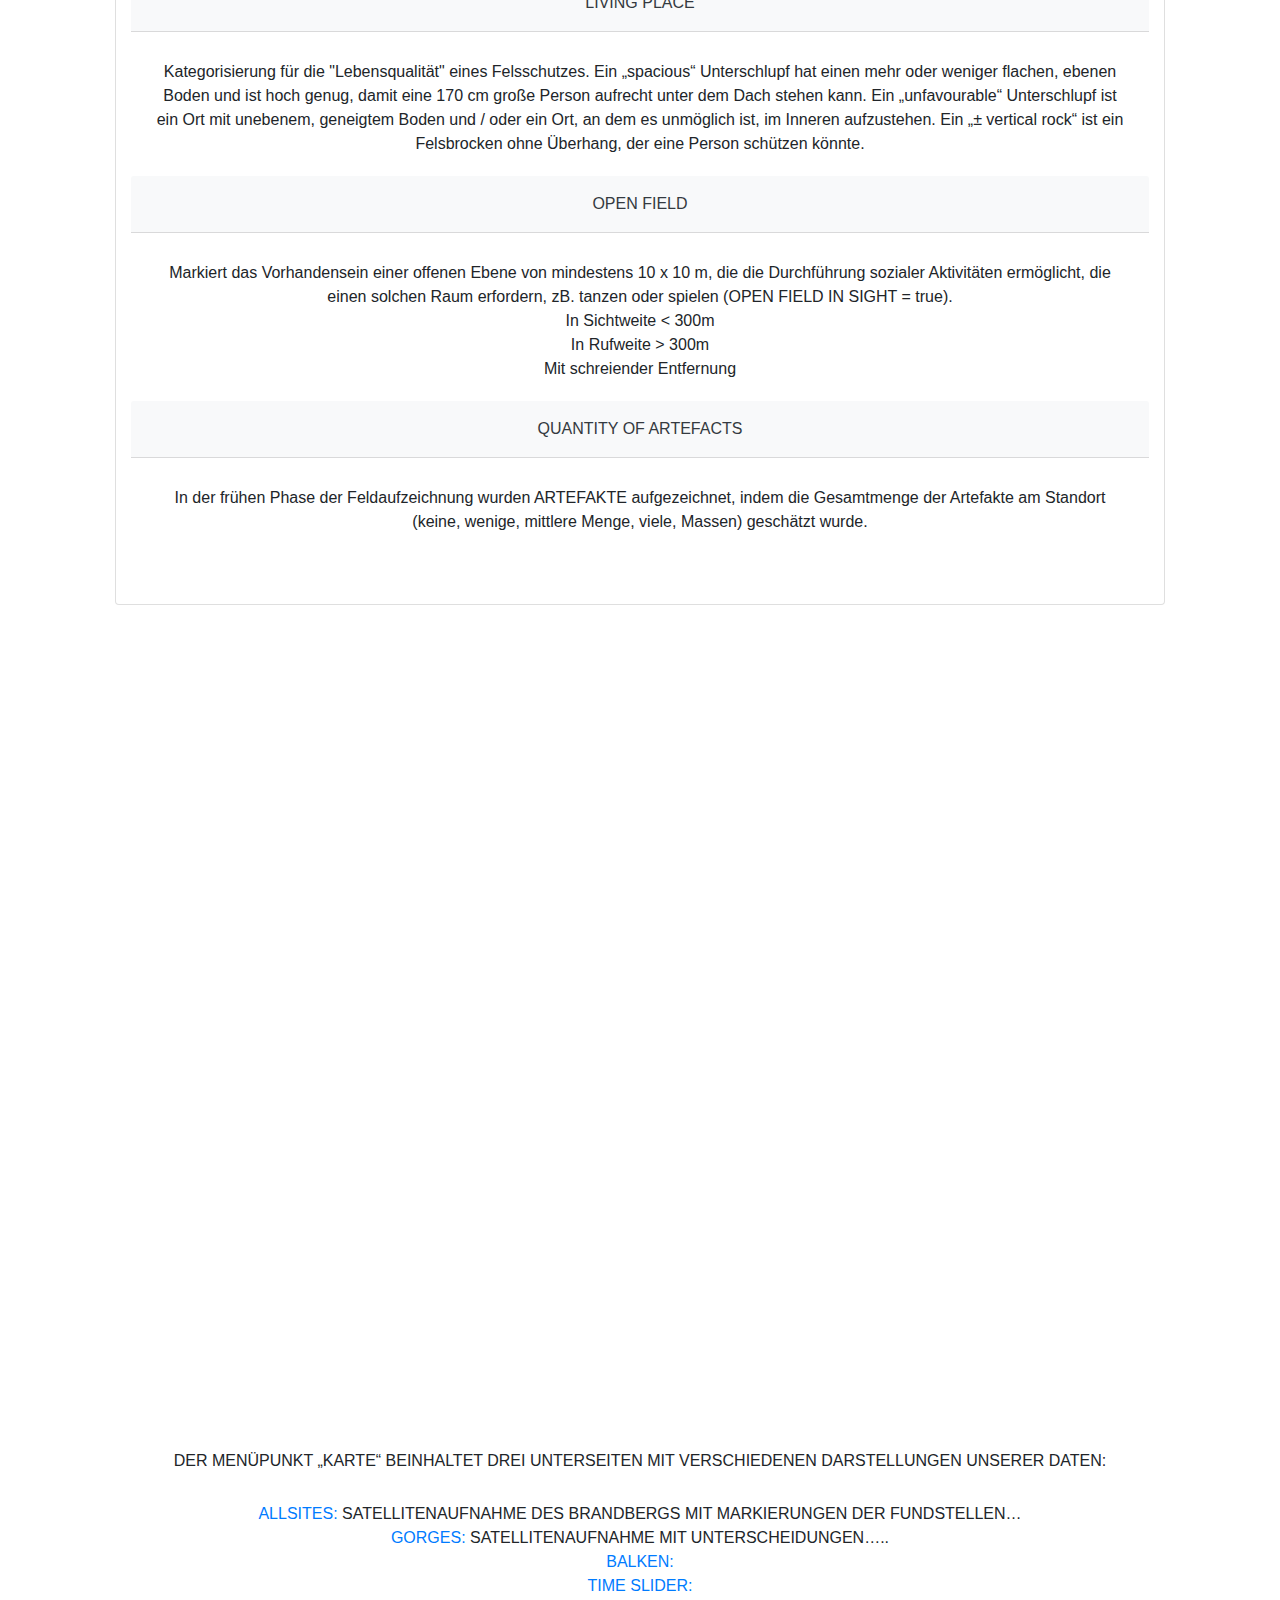
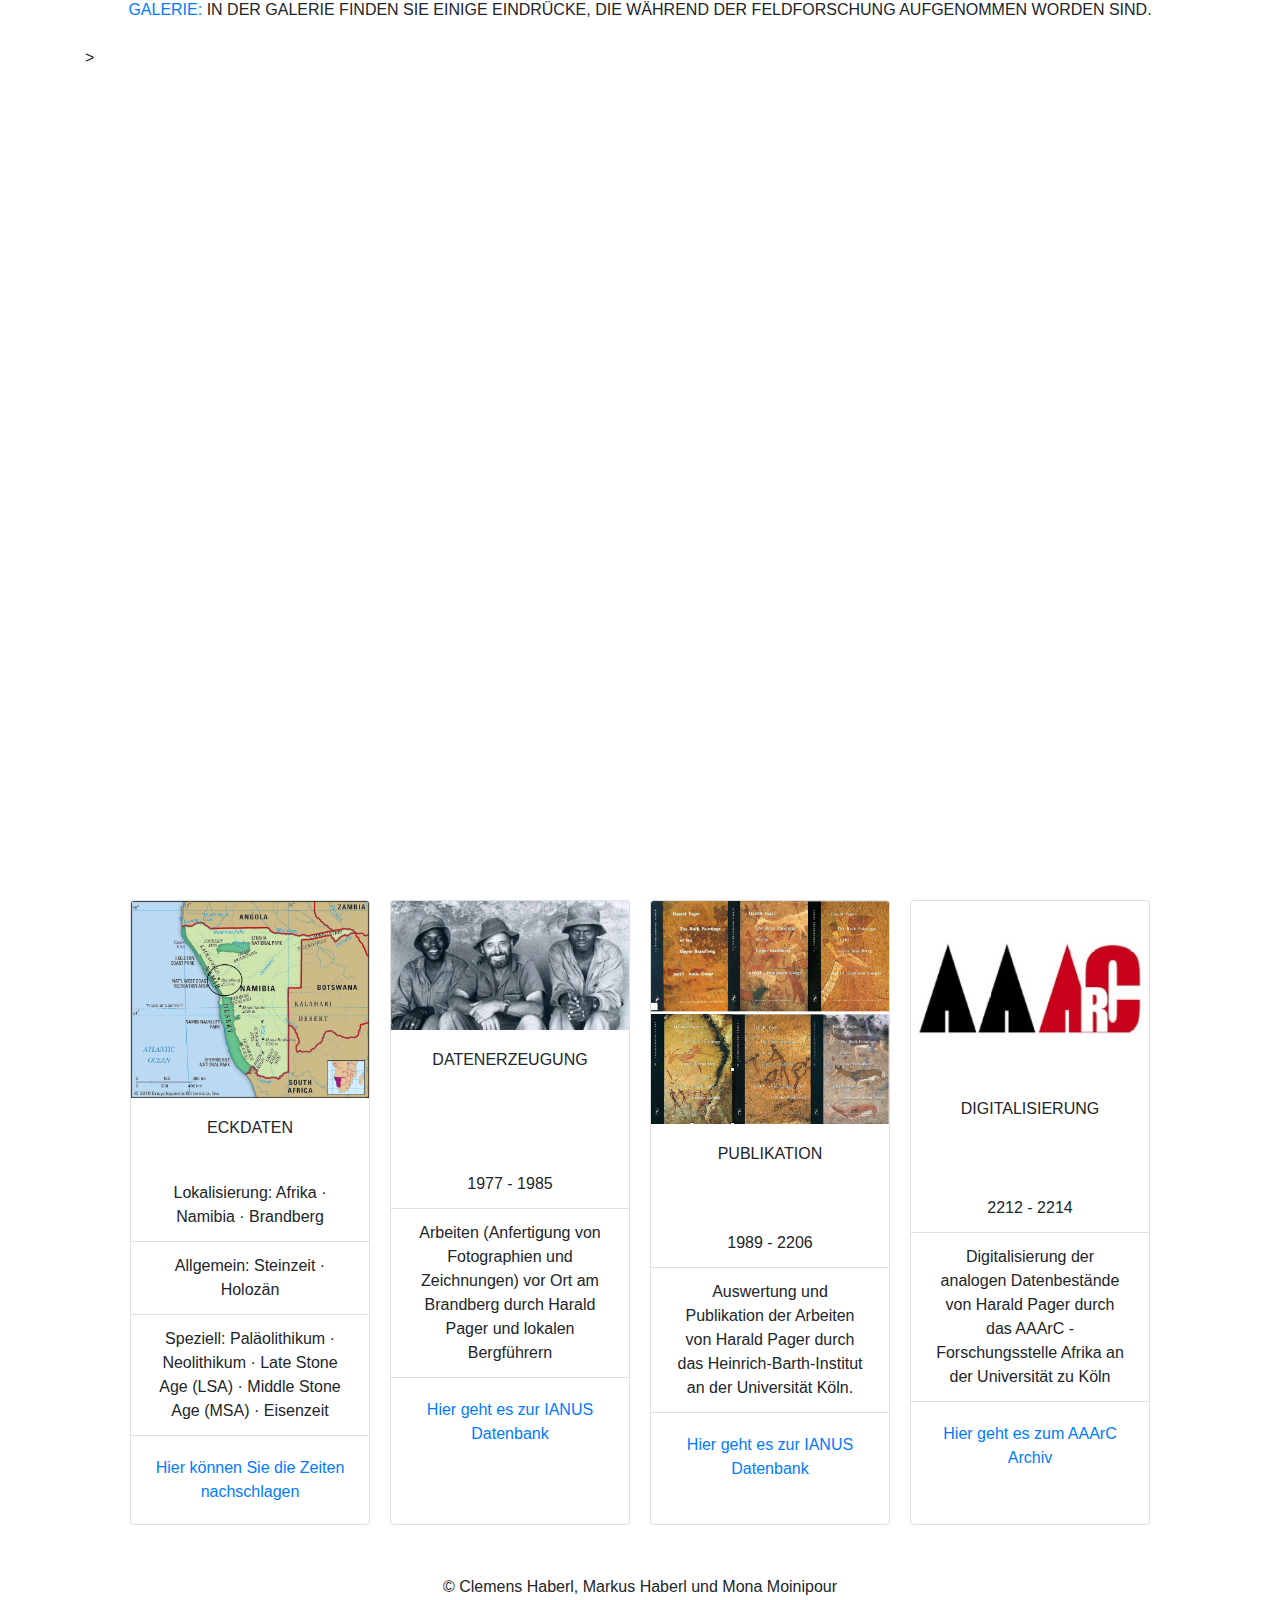
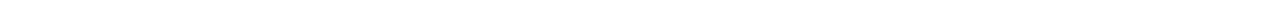
==== commit db51b76a: "farben hinzugefügt" ====
--- a/html/index.html
+++ b/html/index.html
@@ -192,7 +192,7 @@
         <div class="card text-center" style="width: 15rem;">
           <img class="card-img-top" src="../database/img/Mapimg.jpg" alt="Card image cap">
           <div class="card-body">
-            <h6 class="card-title">Eckdaten</h6>
+            <h6 class="card-title" style="text-transform: uppercase;">Eckdaten</h6>
           </div>
           <ul class="list-group list-group-flush">
             <li class="list-group-item">Lokalisierung: Afrika · Namibia · Brandberg</li>
@@ -207,7 +207,7 @@
         <div class="card text-center" style="width: 15rem;">
           <img class="card-img-top" src="../database/img/Crewimg.png" alt="Card image cap">
           <div class="card-body">
-            <h6 class="card-title">Datenerzeugung</h6>
+            <h6 class="card-title" style="text-transform: uppercase;">Datenerzeugung</h6>
           </div>
           <ul class="list-group list-group-flush">
             <li class="list-group-item">1977 - 1985</li>
@@ -221,7 +221,7 @@
         <div class="card text-center" style="width: 15rem;">
           <img class="card-img-top" src="../database/img/Publicationsimg.png" alt="Card image cap">
           <div class="card-body">
-            <h6 class="card-title">Publikation</h6>
+            <h6 class="card-title" style="text-transform: uppercase;">Publikation</h6>
           </div>
           <ul class="list-group list-group-flush">
             <li class="list-group-item">1989 - 2206</li>
@@ -235,7 +235,7 @@
         <div class="card text-center" style="width: 15rem;">
           <img class="card-img-top" src="../database/img/AAArcimg.jpg" alt="Card image cap">
           <div class="card-body">
-            <h6 class="card-title">Digitalisierung</h6>
+            <h6 class="card-title" style="text-transform: uppercase;">Digitalisierung</h6>
           </div>
           <ul class="list-group list-group-flush">
             <li class="list-group-item">2212 - 2214</li>
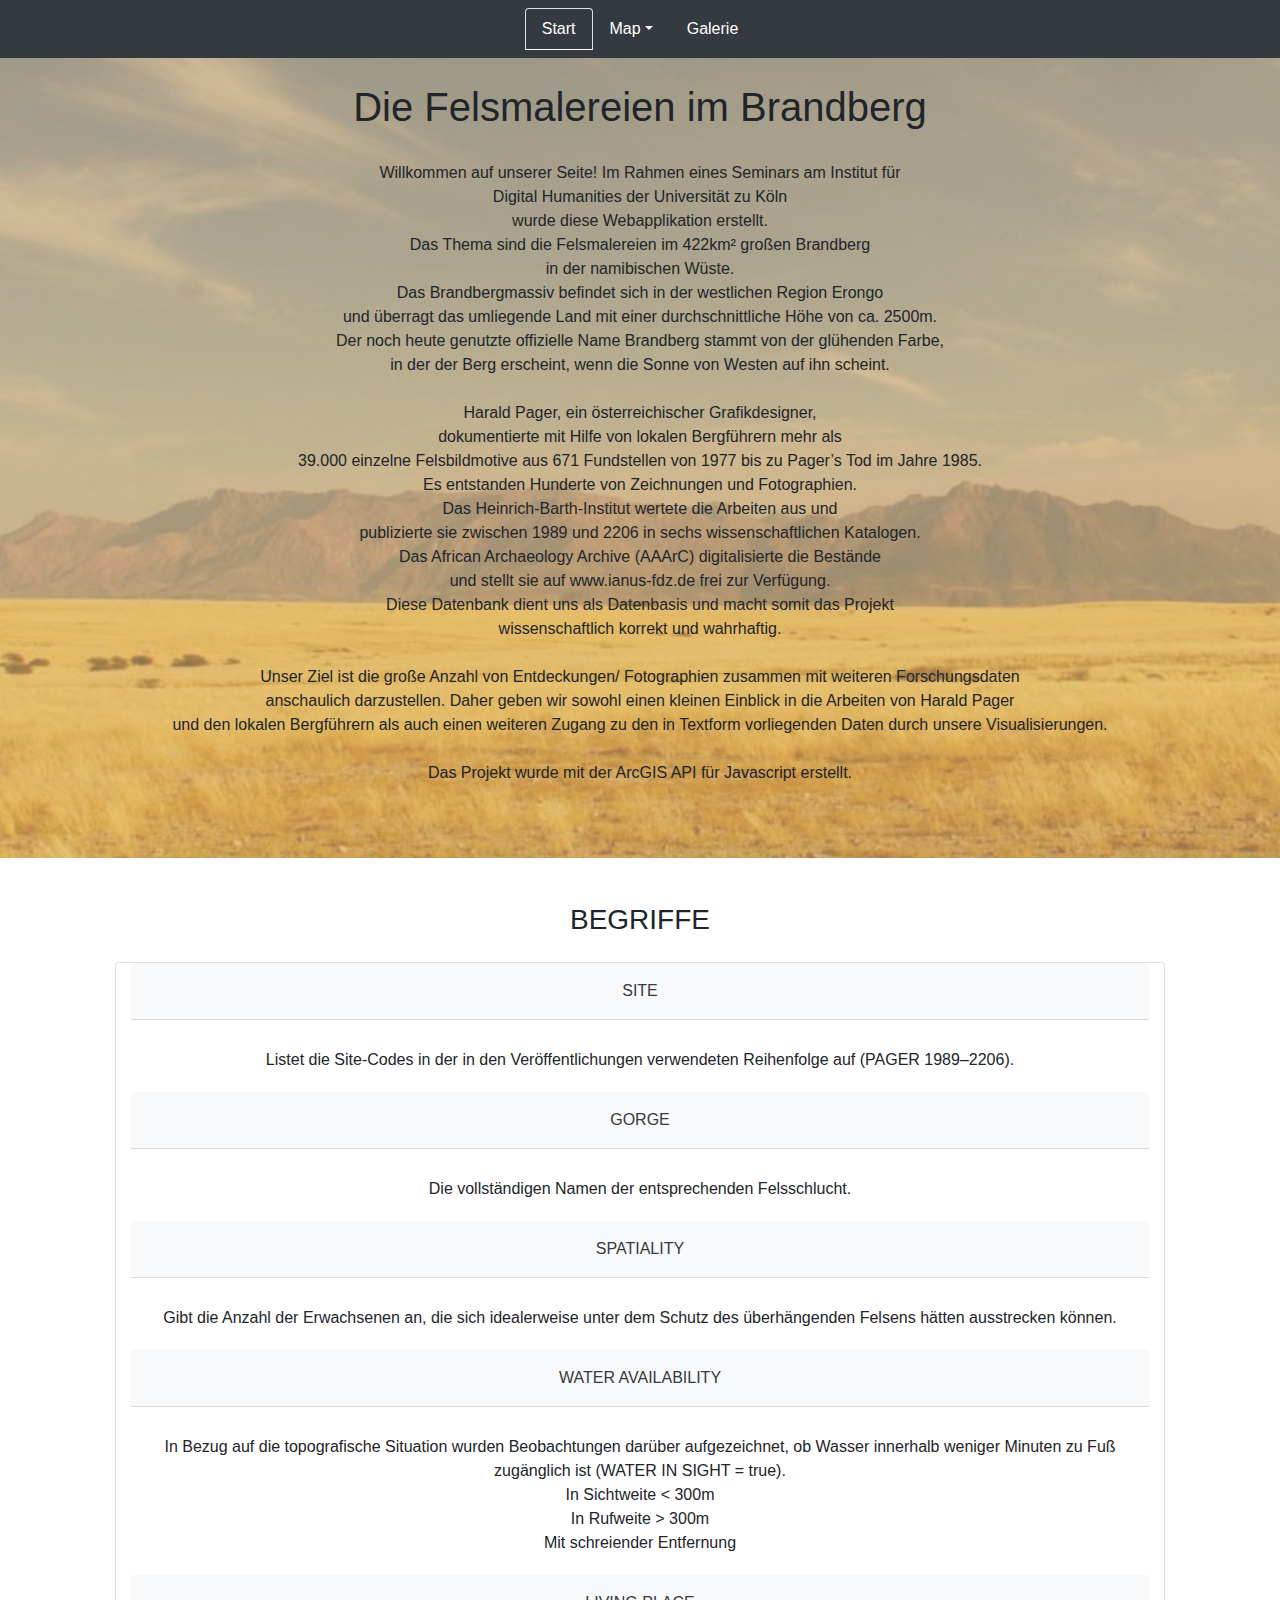
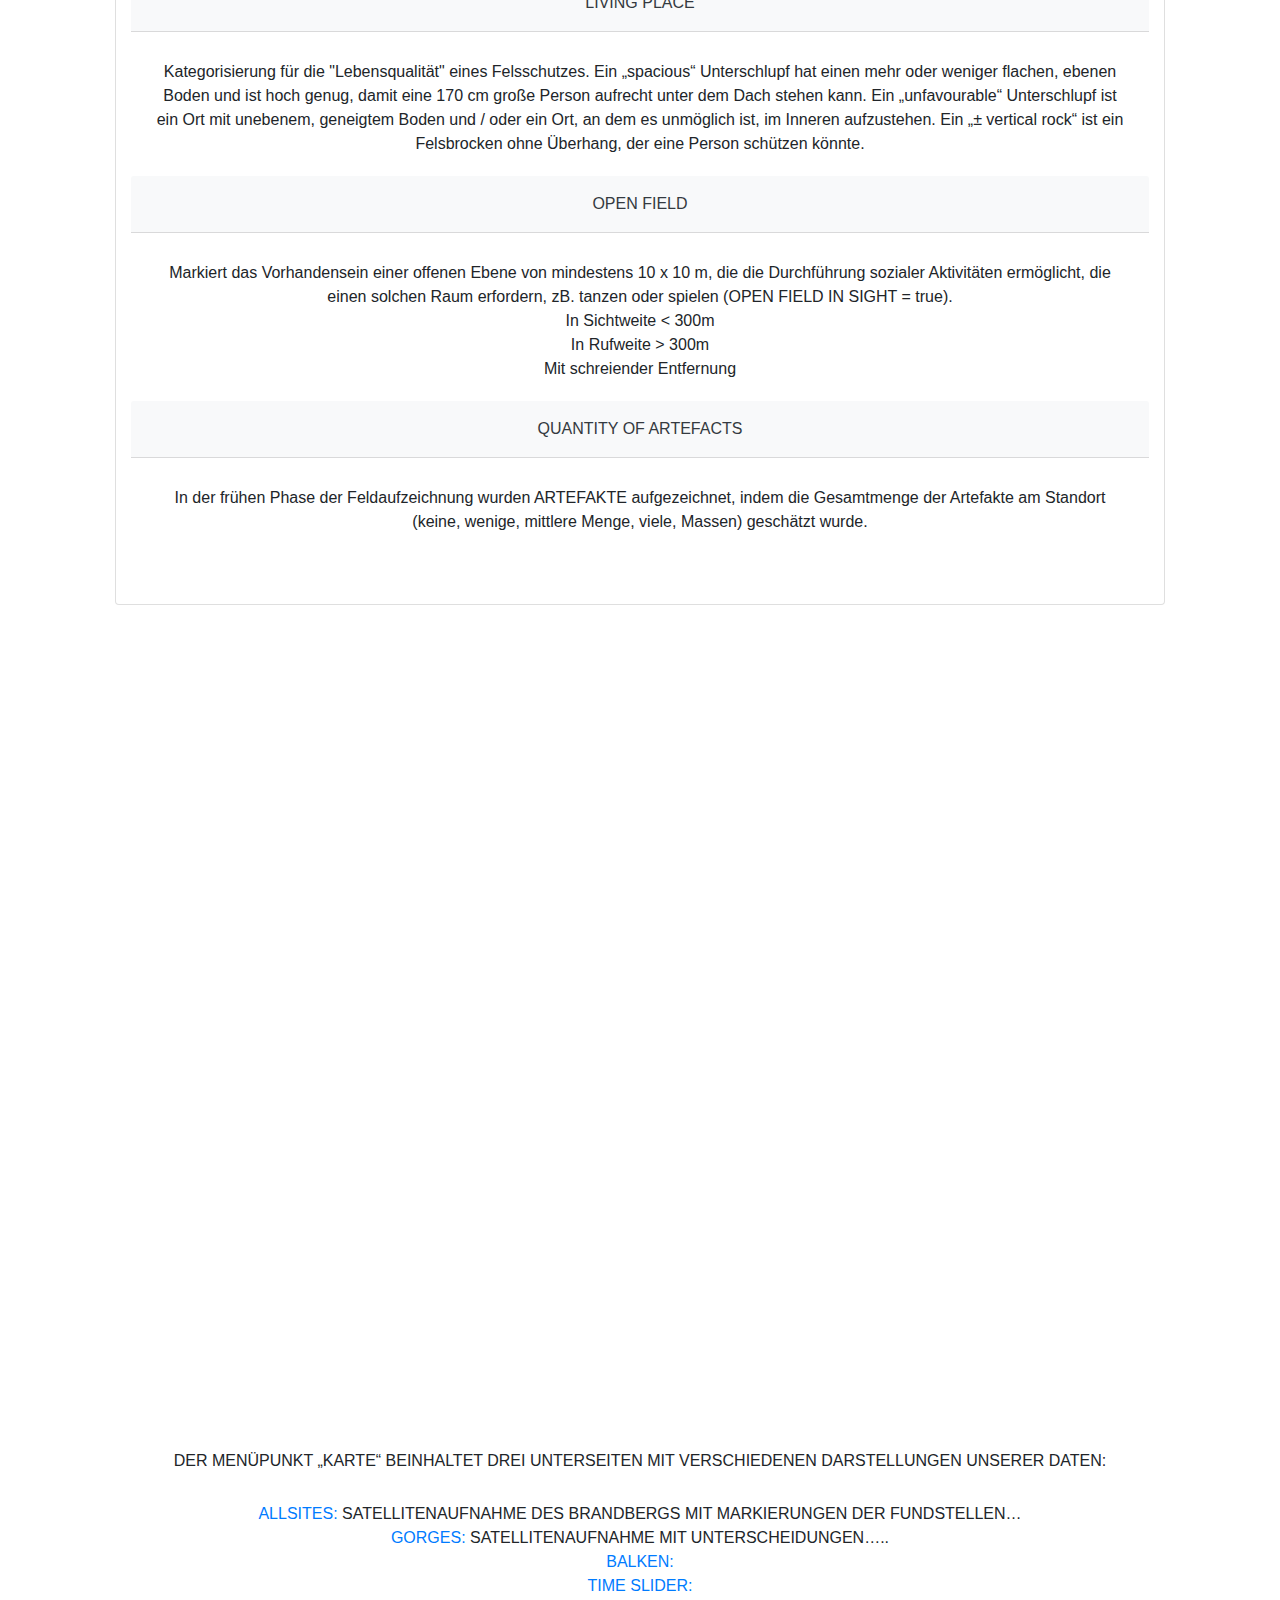
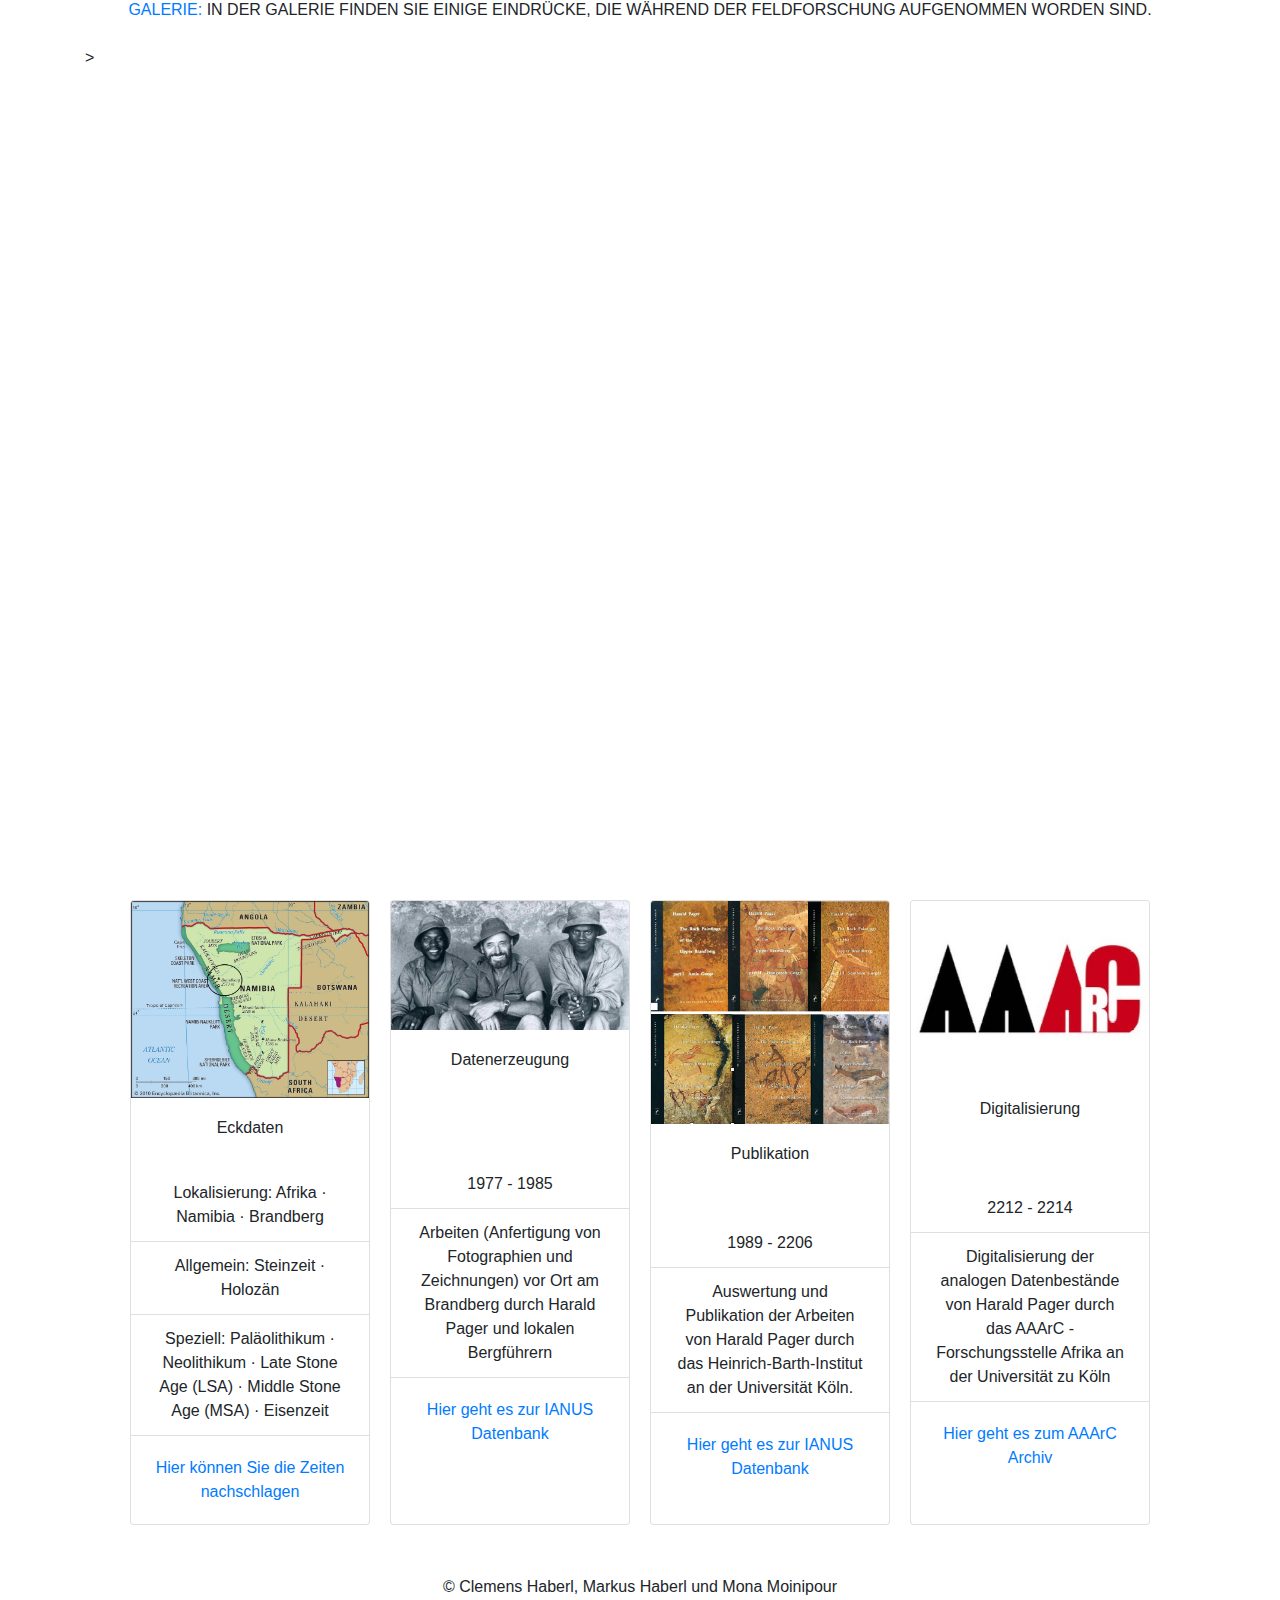
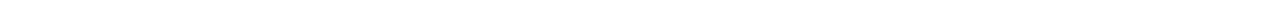
==== commit acff11a4: "Update index.html" ====
--- a/html/index.html
+++ b/html/index.html
@@ -23,22 +23,22 @@
         <div class="navbar-collapse justify-content-center">
           <ul class="nav nav-tabs">
             <li class="nav-item">
-              <a class="nav-link" style="color: white;" href="index.html">Start</a>
+              <a class="nav-link bg-dark active" style="color: white;" href="index.html">Start</a>
             </li>
             <li class="nav-item dropdown">
-              <a class="nav-link dropdown-toggle" data-toggle="dropdown" role="button" aria-haspopup="true" aria-expanded="false" style="color: white;">Map</a>
-              <div class="dropdown-menu">
-                <a class="dropdown-item" href="mapAllSites.html">Sites</a>
+              <a class="nav-link dropdown-toggle bg-dark" data-toggle="dropdown" role="button" aria-haspopup="true" aria-expanded="false" style="color: white;">Map</a>
+              <div class="dropdown-menu bg-dark">
+                <a class="dropdown-item" href="mapAllSites.html" style="color: white;">Sites</a>
                 <div class="dropdown-divider"></div>
-                <a class="dropdown-item" href="mapGorges.html">Gorges</a>
+                <a class="dropdown-item" href="mapGorges.html" style="color: white;">Gorges</a>
                 <div class="dropdown-divider"></div>
-                <a class="dropdown-item" href="mapBars.html">Bars</a>      
+                <a class="dropdown-item" href="mapBars.html" style="color: white;">Bars</a>      
                 <div class="dropdown-divider"></div>
-                <a class="dropdown-item" href="mapTimeSlider.html">Time Slider</a>            
+                <a class="dropdown-item" href="mapTimeSlider.html" style="color: white;">Time Slider</a>            
               </div>
             </li>
             <li class="nav-item">
-              <a class="nav-link" style="color: white;" href="galerie.html">Galerie</a>
+              <a class="nav-link bg-dark" style="color: white;" href="galerie.html">Galerie</a>
             </li>    
           </ul>
         </div>  
@@ -192,7 +192,7 @@
         <div class="card text-center" style="width: 15rem;">
           <img class="card-img-top" src="../database/img/Mapimg.jpg" alt="Card image cap">
           <div class="card-body">
-            <h6 class="card-title" style="text-transform: uppercase;">Eckdaten</h6>
+            <h6 class="card-title">Eckdaten</h6>
           </div>
           <ul class="list-group list-group-flush">
             <li class="list-group-item">Lokalisierung: Afrika · Namibia · Brandberg</li>
@@ -207,7 +207,7 @@
         <div class="card text-center" style="width: 15rem;">
           <img class="card-img-top" src="../database/img/Crewimg.png" alt="Card image cap">
           <div class="card-body">
-            <h6 class="card-title" style="text-transform: uppercase;">Datenerzeugung</h6>
+            <h6 class="card-title">Datenerzeugung</h6>
           </div>
           <ul class="list-group list-group-flush">
             <li class="list-group-item">1977 - 1985</li>
@@ -221,7 +221,7 @@
         <div class="card text-center" style="width: 15rem;">
           <img class="card-img-top" src="../database/img/Publicationsimg.png" alt="Card image cap">
           <div class="card-body">
-            <h6 class="card-title" style="text-transform: uppercase;">Publikation</h6>
+            <h6 class="card-title">Publikation</h6>
           </div>
           <ul class="list-group list-group-flush">
             <li class="list-group-item">1989 - 2206</li>
@@ -235,7 +235,7 @@
         <div class="card text-center" style="width: 15rem;">
           <img class="card-img-top" src="../database/img/AAArcimg.jpg" alt="Card image cap">
           <div class="card-body">
-            <h6 class="card-title" style="text-transform: uppercase;">Digitalisierung</h6>
+            <h6 class="card-title">Digitalisierung</h6>
           </div>
           <ul class="list-group list-group-flush">
             <li class="list-group-item">2212 - 2214</li>
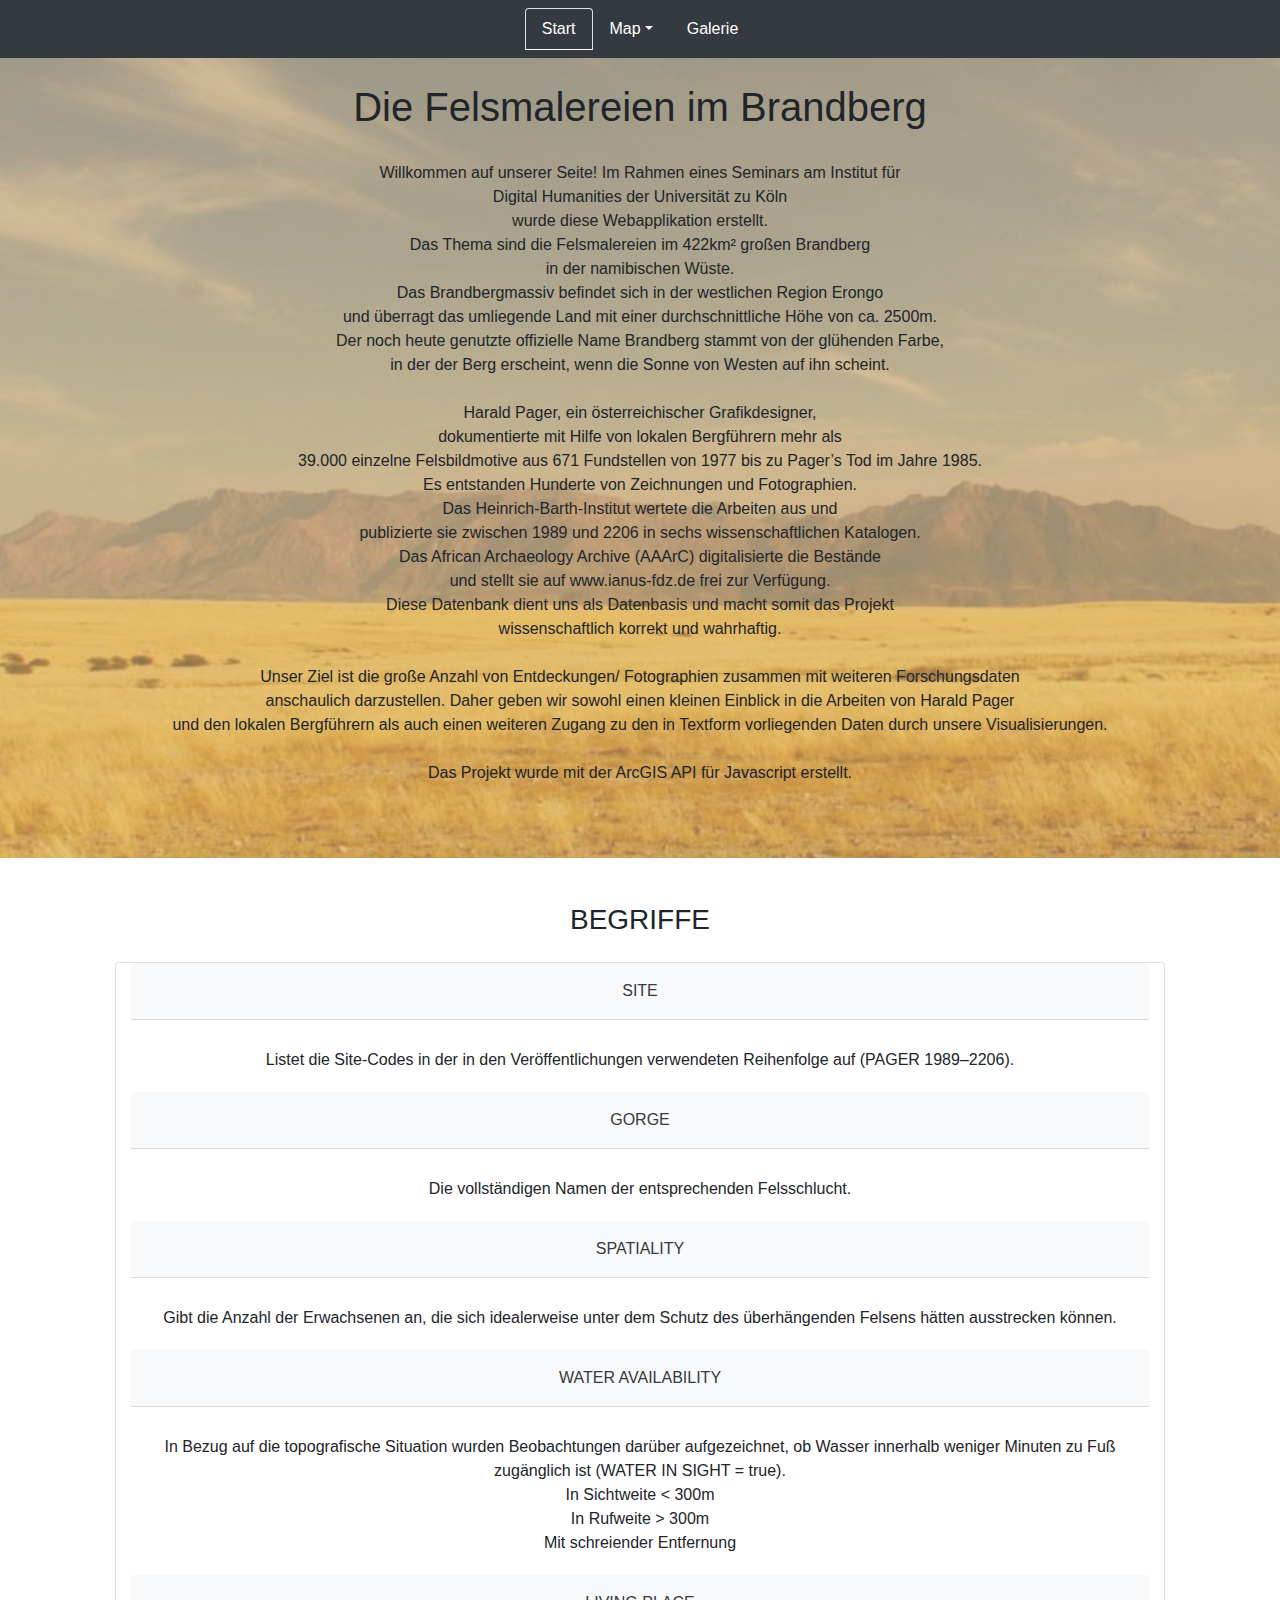
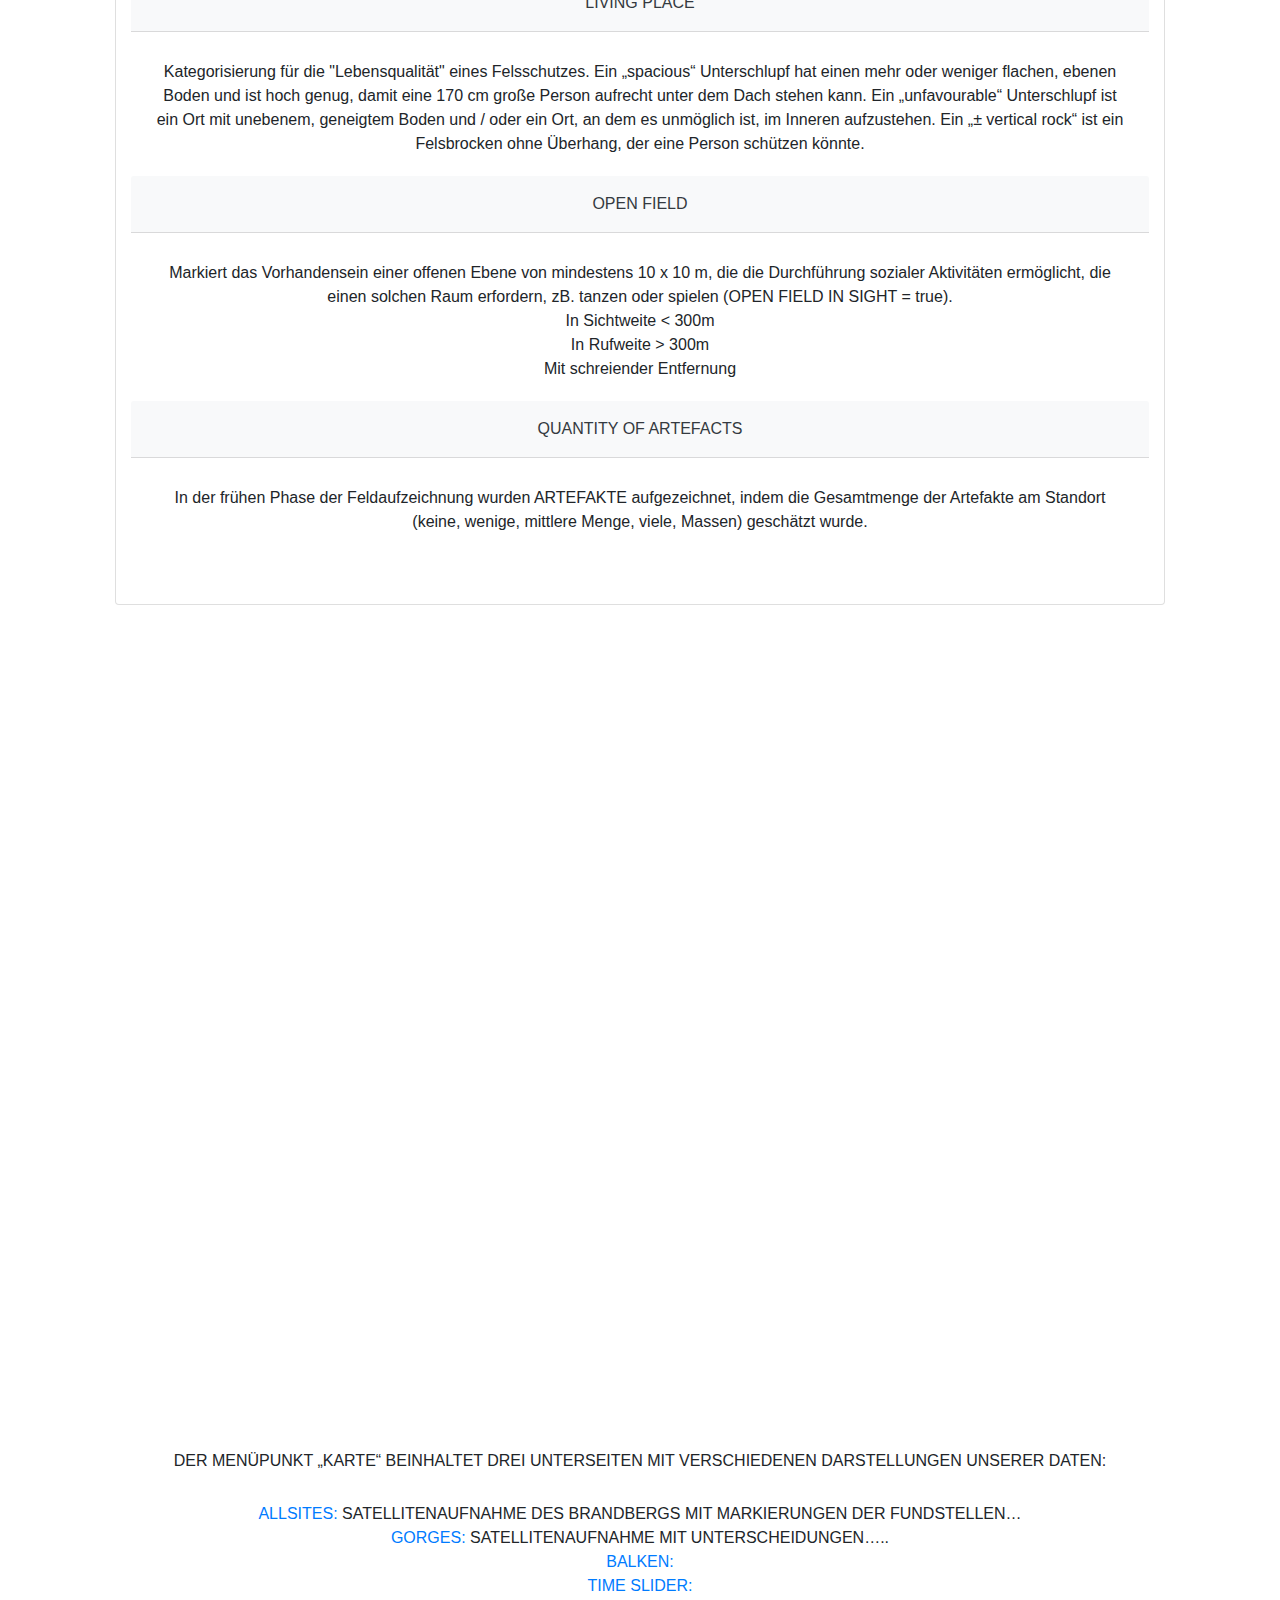
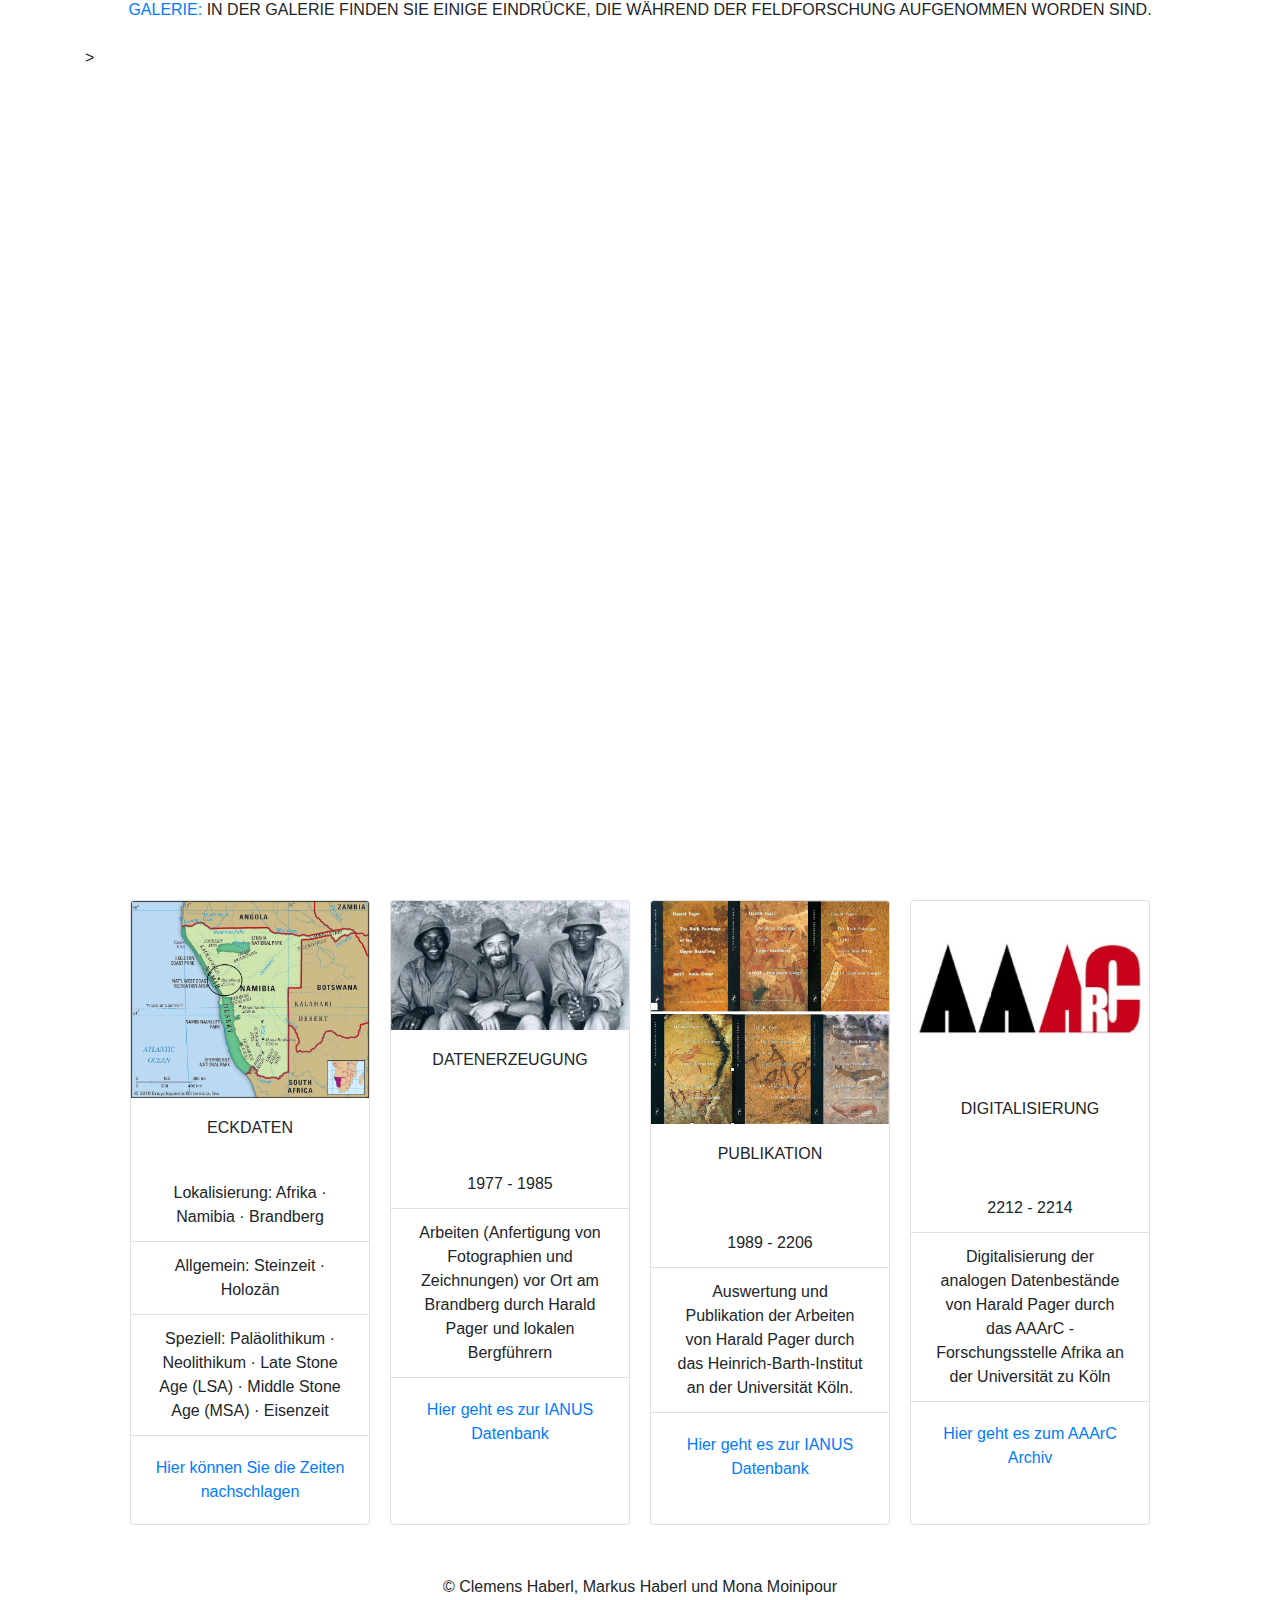
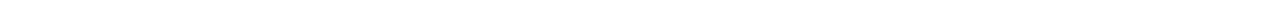
==== commit acbe8d67: "Merge branch 'master' of https://github.com/MonaMoi/Brandberg" ====
--- a/html/index.html
+++ b/html/index.html
@@ -192,7 +192,7 @@
         <div class="card text-center" style="width: 15rem;">
           <img class="card-img-top" src="../database/img/Mapimg.jpg" alt="Card image cap">
           <div class="card-body">
-            <h6 class="card-title">Eckdaten</h6>
+            <h6 class="card-title" style="text-transform: uppercase;">Eckdaten</h6>
           </div>
           <ul class="list-group list-group-flush">
             <li class="list-group-item">Lokalisierung: Afrika · Namibia · Brandberg</li>
@@ -207,7 +207,7 @@
         <div class="card text-center" style="width: 15rem;">
           <img class="card-img-top" src="../database/img/Crewimg.png" alt="Card image cap">
           <div class="card-body">
-            <h6 class="card-title">Datenerzeugung</h6>
+            <h6 class="card-title" style="text-transform: uppercase;">Datenerzeugung</h6>
           </div>
           <ul class="list-group list-group-flush">
             <li class="list-group-item">1977 - 1985</li>
@@ -221,7 +221,7 @@
         <div class="card text-center" style="width: 15rem;">
           <img class="card-img-top" src="../database/img/Publicationsimg.png" alt="Card image cap">
           <div class="card-body">
-            <h6 class="card-title">Publikation</h6>
+            <h6 class="card-title" style="text-transform: uppercase;">Publikation</h6>
           </div>
           <ul class="list-group list-group-flush">
             <li class="list-group-item">1989 - 2206</li>
@@ -235,7 +235,7 @@
         <div class="card text-center" style="width: 15rem;">
           <img class="card-img-top" src="../database/img/AAArcimg.jpg" alt="Card image cap">
           <div class="card-body">
-            <h6 class="card-title">Digitalisierung</h6>
+            <h6 class="card-title" style="text-transform: uppercase;">Digitalisierung</h6>
           </div>
           <ul class="list-group list-group-flush">
             <li class="list-group-item">2212 - 2214</li>
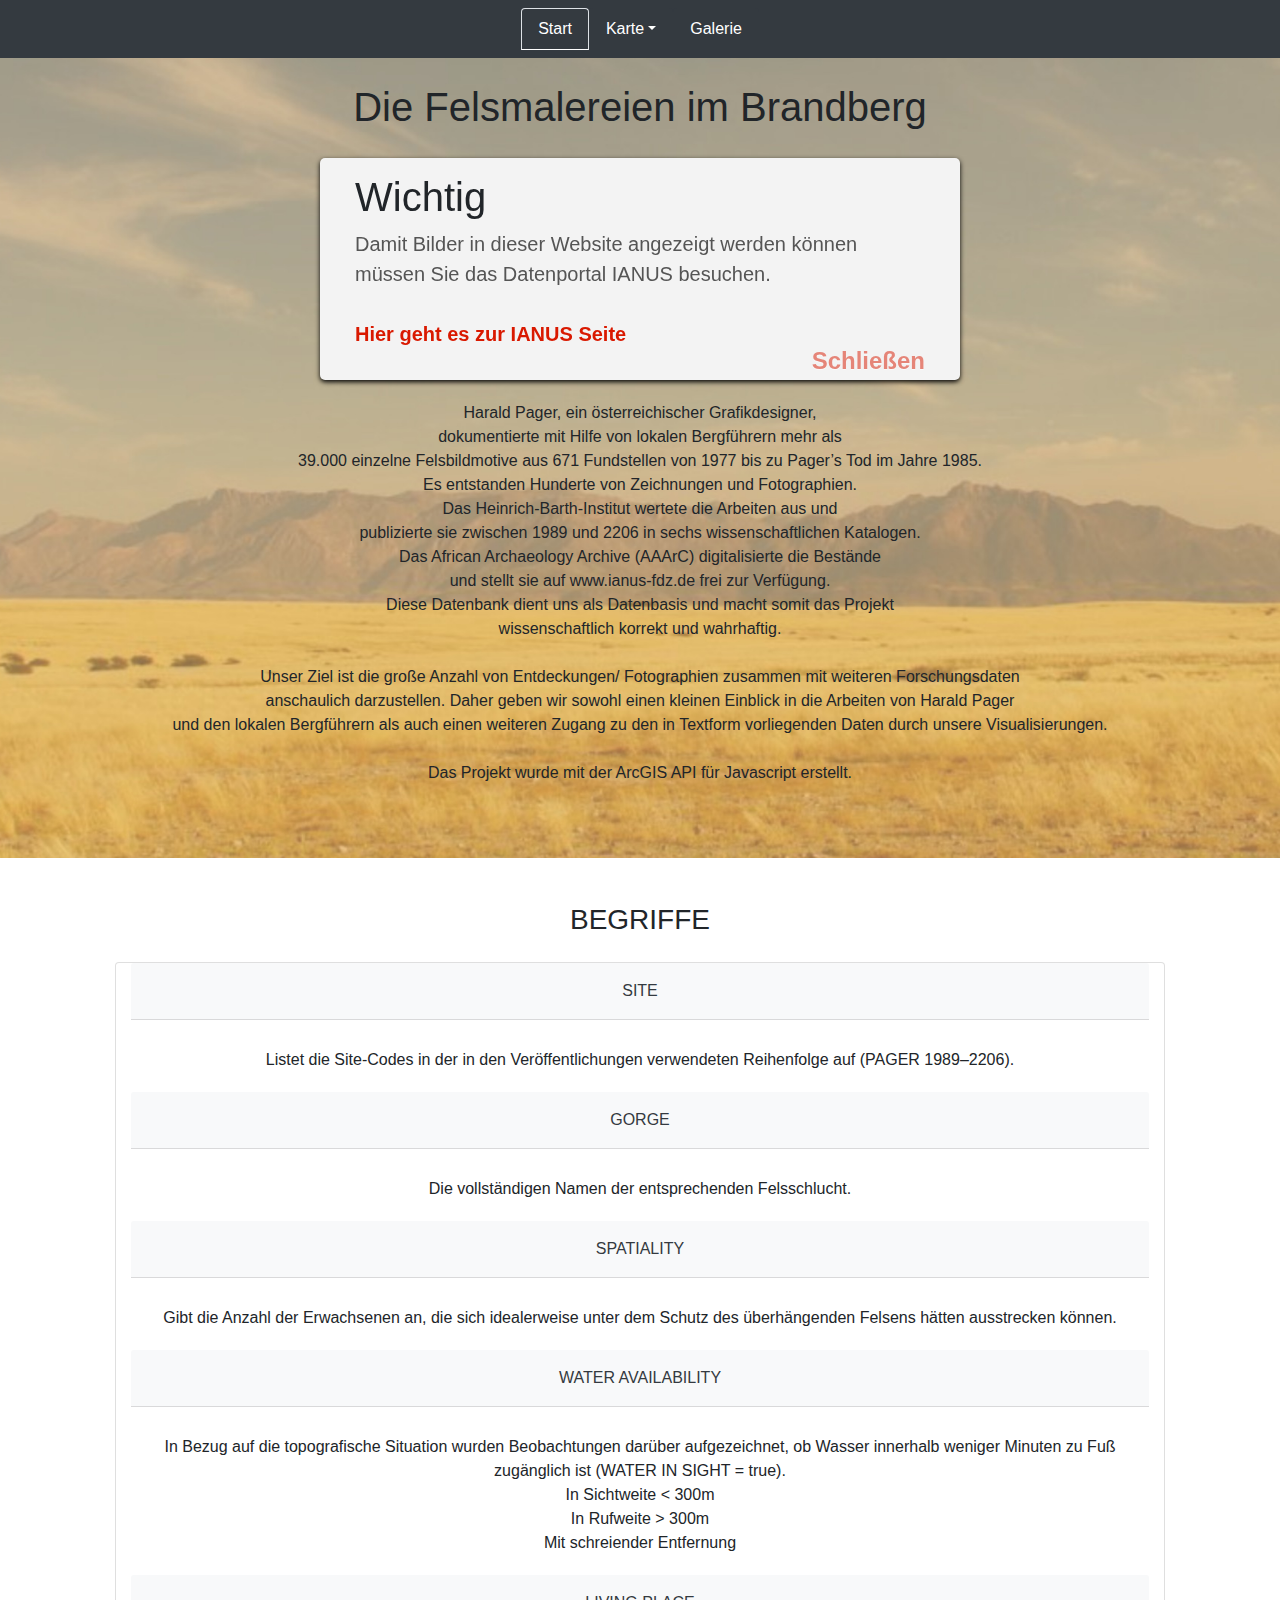
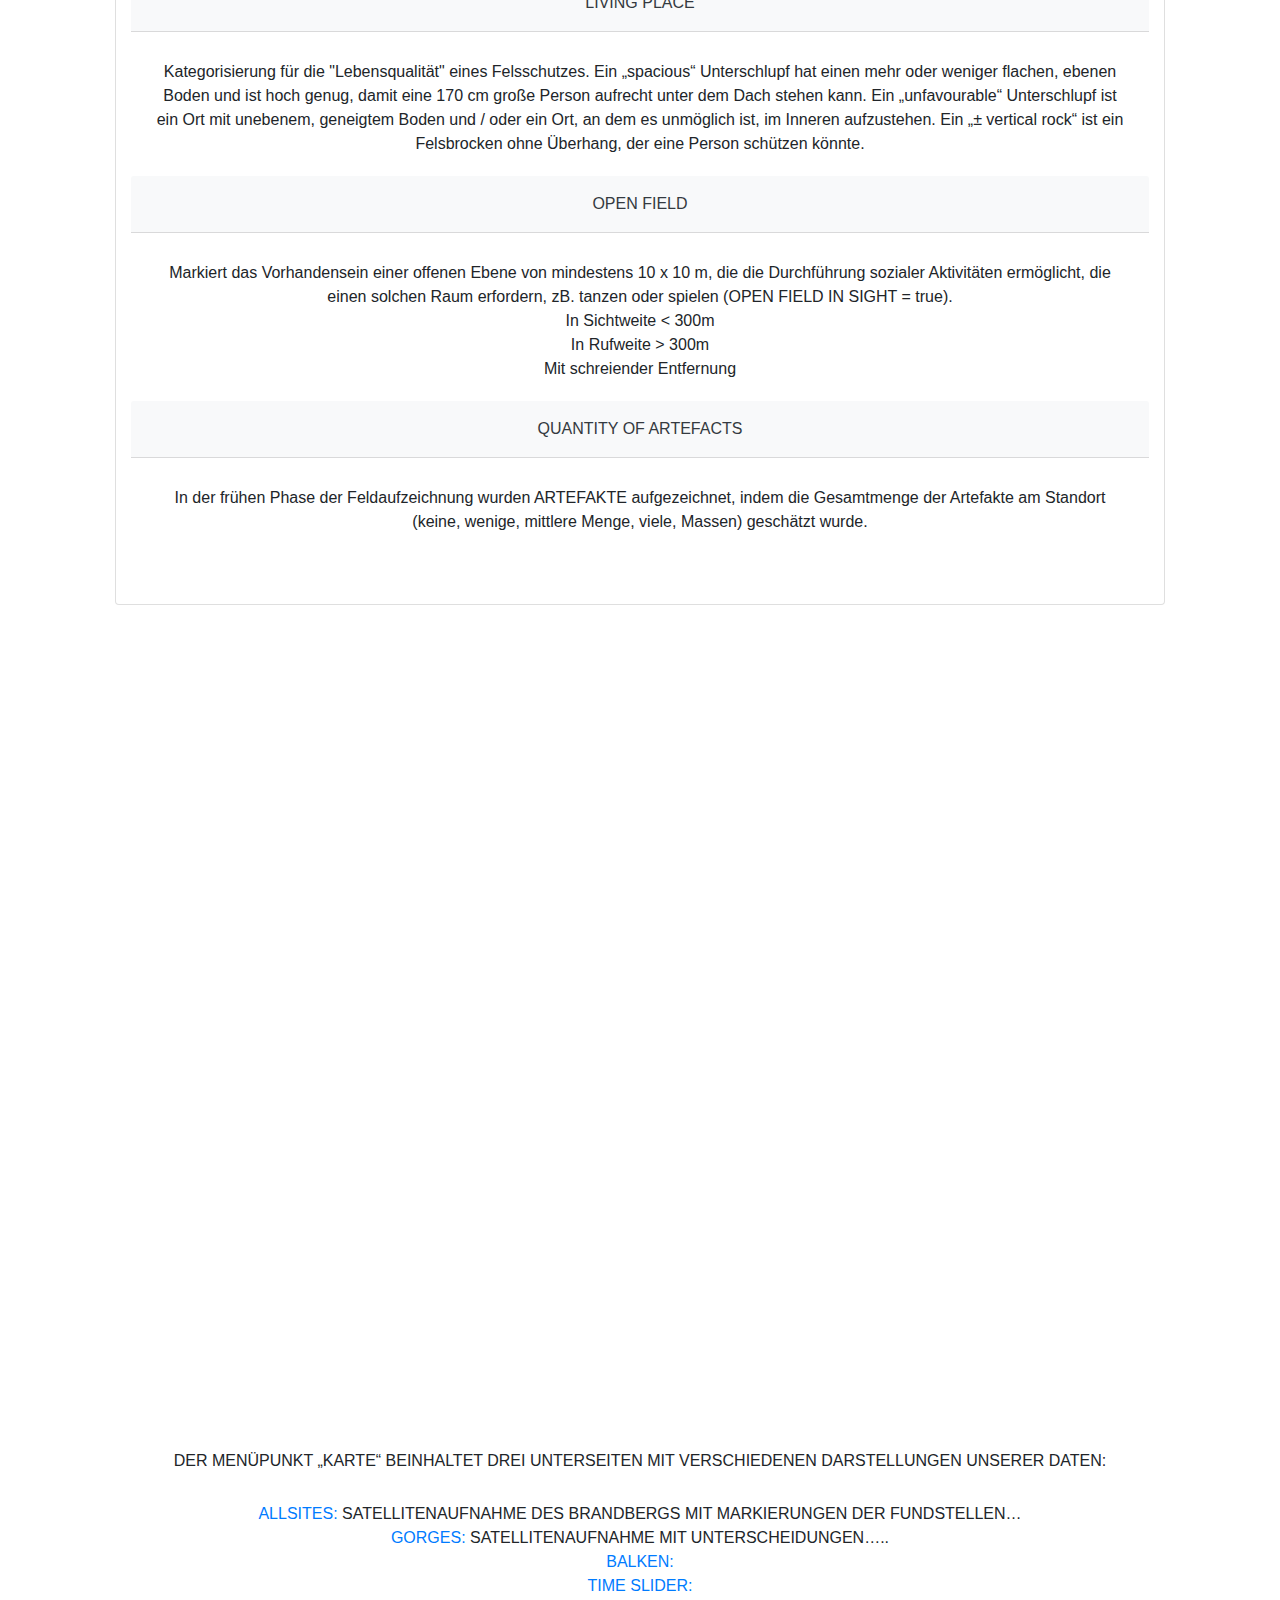
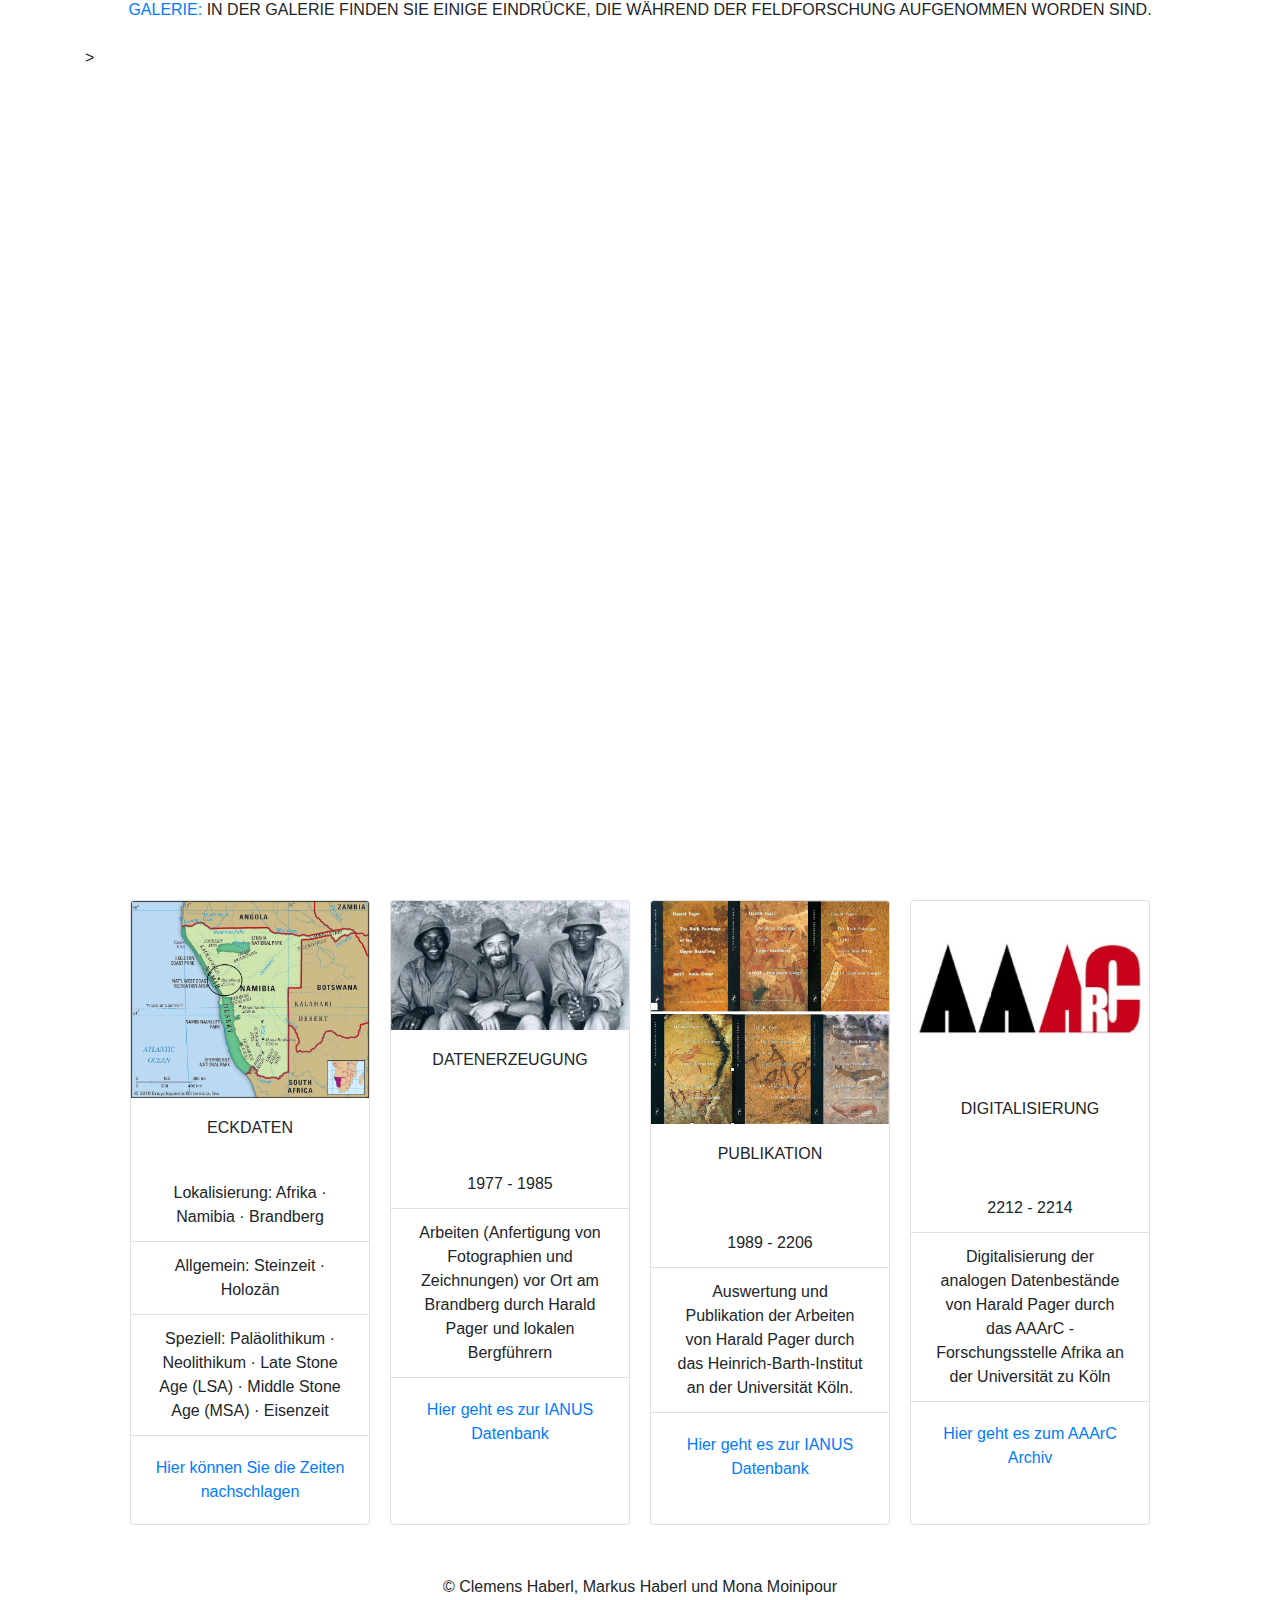
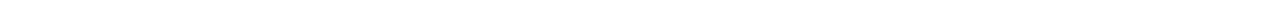
==== commit 962942eb: "vorletztes Update" ====
--- a/html/index.html
+++ b/html/index.html
@@ -12,6 +12,7 @@
     <script src="https://ajax.googleapis.com/ajax/libs/jquery/3.4.1/jquery.min.js"></script>
     <script src="https://cdnjs.cloudflare.com/ajax/libs/popper.js/1.16.0/umd/popper.min.js"></script>
     <script src="https://maxcdn.bootstrapcdn.com/bootstrap/4.4.1/js/bootstrap.min.js"></script>
+    <script src="../scripts/popUp.js"></script>
 
         <title>Das Brandberg Projekt</title>
 
@@ -26,15 +27,15 @@
               <a class="nav-link bg-dark active" style="color: white;" href="index.html">Start</a>
             </li>
             <li class="nav-item dropdown">
-              <a class="nav-link dropdown-toggle bg-dark" data-toggle="dropdown" role="button" aria-haspopup="true" aria-expanded="false" style="color: white;">Map</a>
+              <a class="nav-link dropdown-toggle bg-dark" data-toggle="dropdown" role="button" aria-haspopup="true" aria-expanded="false" style="color: white;">Karte</a>
               <div class="dropdown-menu bg-dark">
-                <a class="dropdown-item" href="mapAllSites.html" style="color: white;">Sites</a>
+                <a class="dropdown-item bg-dark" href="mapAllSites.html" style="color: white;">Alle Sites</a>
                 <div class="dropdown-divider"></div>
-                <a class="dropdown-item" href="mapGorges.html" style="color: white;">Gorges</a>
+                <a class="dropdown-item bg-dark" href="mapGorges.html" style="color: white;">Alle Gorges</a>
                 <div class="dropdown-divider"></div>
-                <a class="dropdown-item" href="mapBars.html" style="color: white;">Bars</a>      
+                <a class="dropdown-item bg-dark" href="mapBars.html" style="color: white;">Diagramme</a>      
                 <div class="dropdown-divider"></div>
-                <a class="dropdown-item" href="mapTimeSlider.html" style="color: white;">Time Slider</a>            
+                <a class="dropdown-item bg-dark" href="mapTimeSlider.html" style="color: white;">Time Slider</a>            
               </div>
             </li>
             <li class="nav-item">
@@ -43,6 +44,20 @@
           </ul>
         </div>  
       </nav>
+
+      <div class='popup'>
+        <div class='cnt223'>
+            <h1>Wichtig</h1>
+            <p>
+                Damit Bilder in dieser Website angezeigt werden können müssen Sie das Datenportal IANUS besuchen.
+                <br>
+                <br>
+                <a href='' class='go'>Hier geht es zur IANUS Seite</a>
+                <br>
+                <a href='' class='close'>Schließen</a>
+            </p>
+        </div>
+    </div>
     
       <div id="parallax-image">
           <div class="row h-100">
--- a/css/main.css
+++ b/css/main.css
@@ -157,4 +157,60 @@
 
   .border {
     margin: 60px;
-  }+  }
+
+
+/*Popup*/
+
+#overlay {
+  position: fixed;
+  top: 0;
+  left: 0;
+  width: 100%;
+  height: 100%;
+  background-color: #000;
+  filter:alpha(opacity=70);
+  -moz-opacity:0.7;
+  -khtml-opacity: 0.7;
+  opacity: 0.7;
+  z-index: 100;
+  display: none;
+}
+  
+.cnt223 a{
+  text-decoration: none;
+}
+.popup{
+  width: 100%;
+  margin: 0 auto;
+  display: none;
+  position: fixed;
+  z-index: 101;
+}
+  
+.cnt223{
+  min-width: 600px;
+  width: 50%;
+  min-height: 150px;
+  margin: 100px auto;
+  background: #f3f3f3;
+  position: relative;
+  z-index: 103;
+  padding: 15px 35px;
+  border-radius: 5px;
+  box-shadow: 0 2px 5px #000;
+}
+  
+.cnt223 p{
+  clear: both;
+      color: #555555;
+      /* text-align: justify; */
+      font-size: 20px;
+      font-family: sans-serif;
+}
+  
+.cnt223 p a{
+  color: #d91900;
+  font-weight: bold;
+}
+  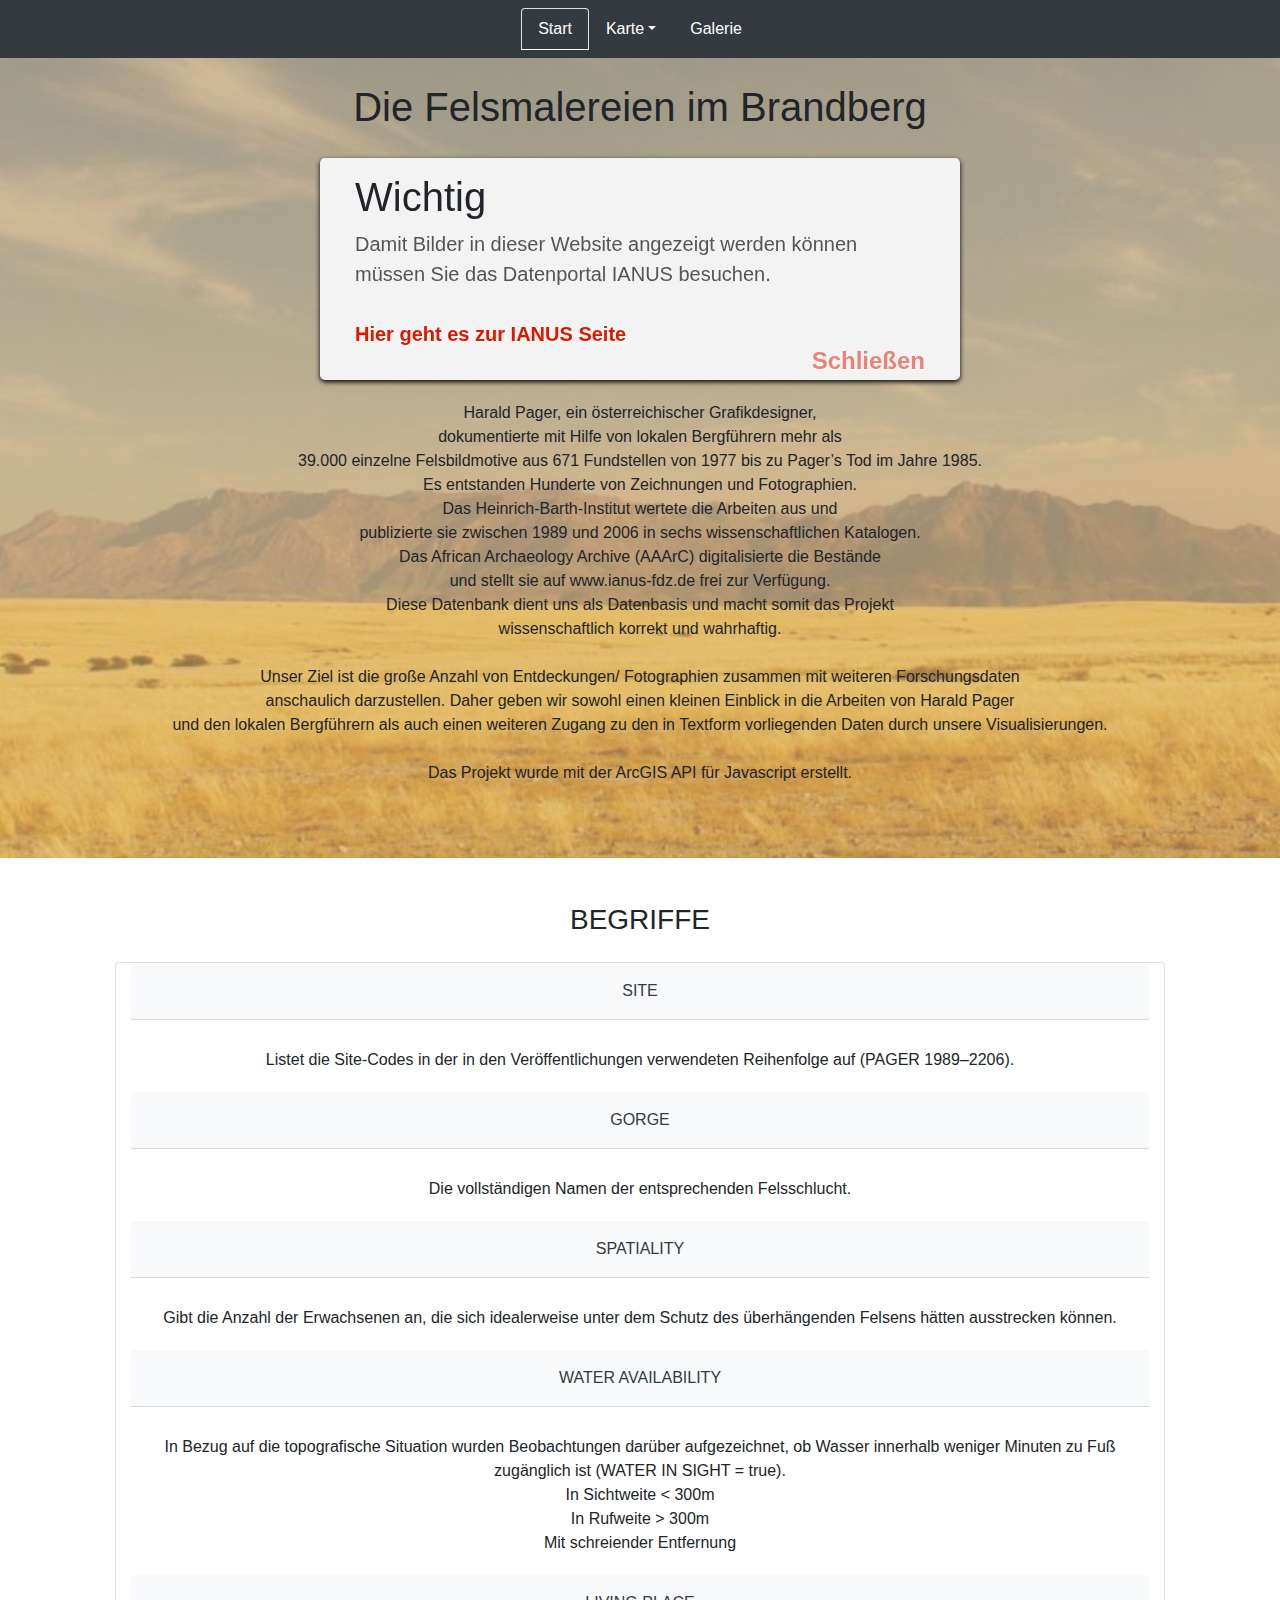
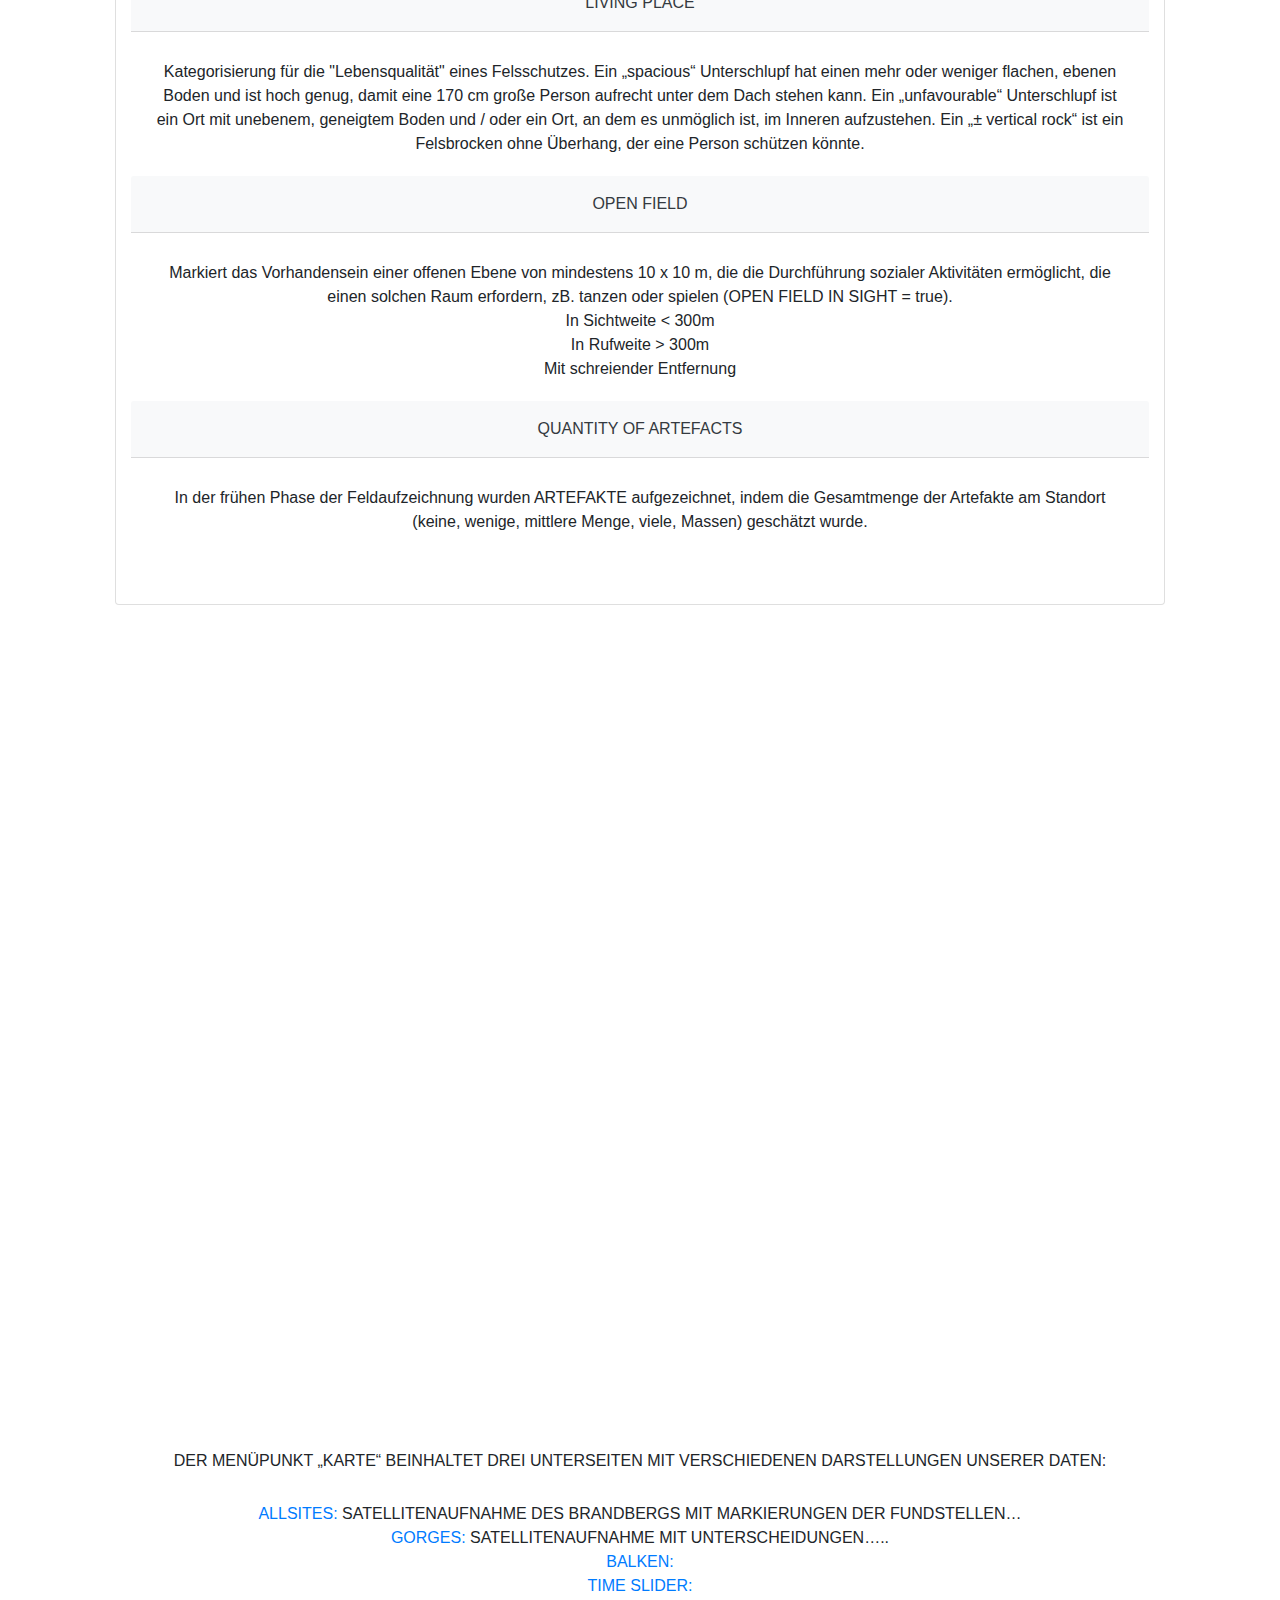
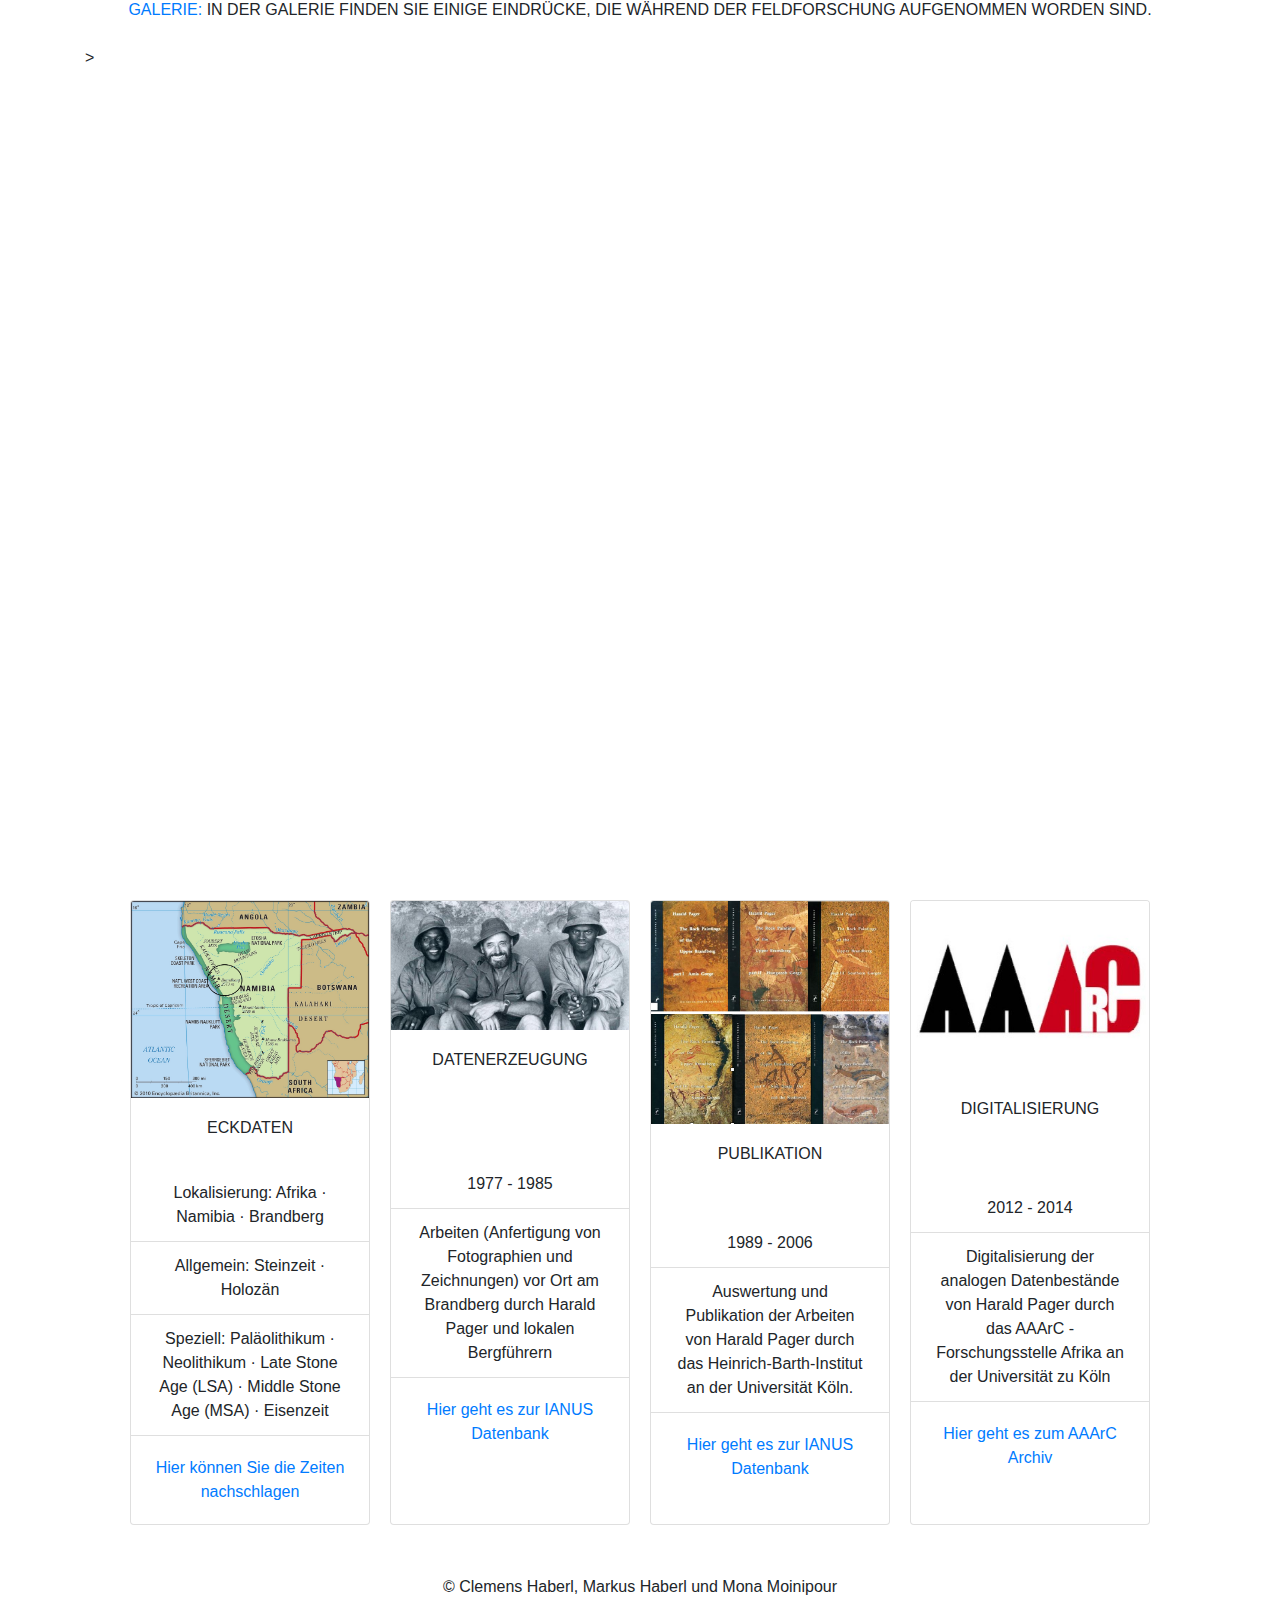
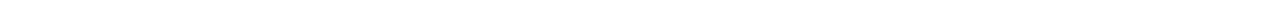
==== commit be5799b6: "kleinere Fehler" ====
--- a/html/index.html
+++ b/html/index.html
@@ -79,7 +79,7 @@
                   39.000 einzelne Felsbildmotive aus 671 Fundstellen von 1977 bis zu Pager’s Tod im Jahre 1985.<br>
                   Es entstanden Hunderte von Zeichnungen und Fotographien.<br>
                   Das Heinrich-Barth-Institut wertete die Arbeiten aus und <br>
-                  publizierte sie zwischen 1989 und 2206 in sechs wissenschaftlichen Katalogen. <br>
+                  publizierte sie zwischen 1989 und 2006 in sechs wissenschaftlichen Katalogen. <br>
                   Das African Archaeology Archive (AAArC) digitalisierte die Bestände <br>
                   und stellt sie auf www.ianus-fdz.de frei zur Verfügung. <br>
                   Diese Datenbank dient uns als Datenbasis und macht somit das Projekt <br>
@@ -239,7 +239,7 @@
             <h6 class="card-title" style="text-transform: uppercase;">Publikation</h6>
           </div>
           <ul class="list-group list-group-flush">
-            <li class="list-group-item">1989 - 2206</li>
+            <li class="list-group-item">1989 - 2006</li>
             <li class="list-group-item">Auswertung und Publikation der Arbeiten von Harald Pager durch das Heinrich-Barth-Institut an der Universität Köln. </li>
           </ul>
           <div class="card-body">
@@ -253,7 +253,7 @@
             <h6 class="card-title" style="text-transform: uppercase;">Digitalisierung</h6>
           </div>
           <ul class="list-group list-group-flush">
-            <li class="list-group-item">2212 - 2214</li>
+            <li class="list-group-item">2012 - 2014</li>
             <li class="list-group-item">Digitalisierung der analogen Datenbestände von Harald Pager durch das AAArC - Forschungsstelle Afrika an der Universität zu Köln </li>
           </ul>
           <div class="card-body">
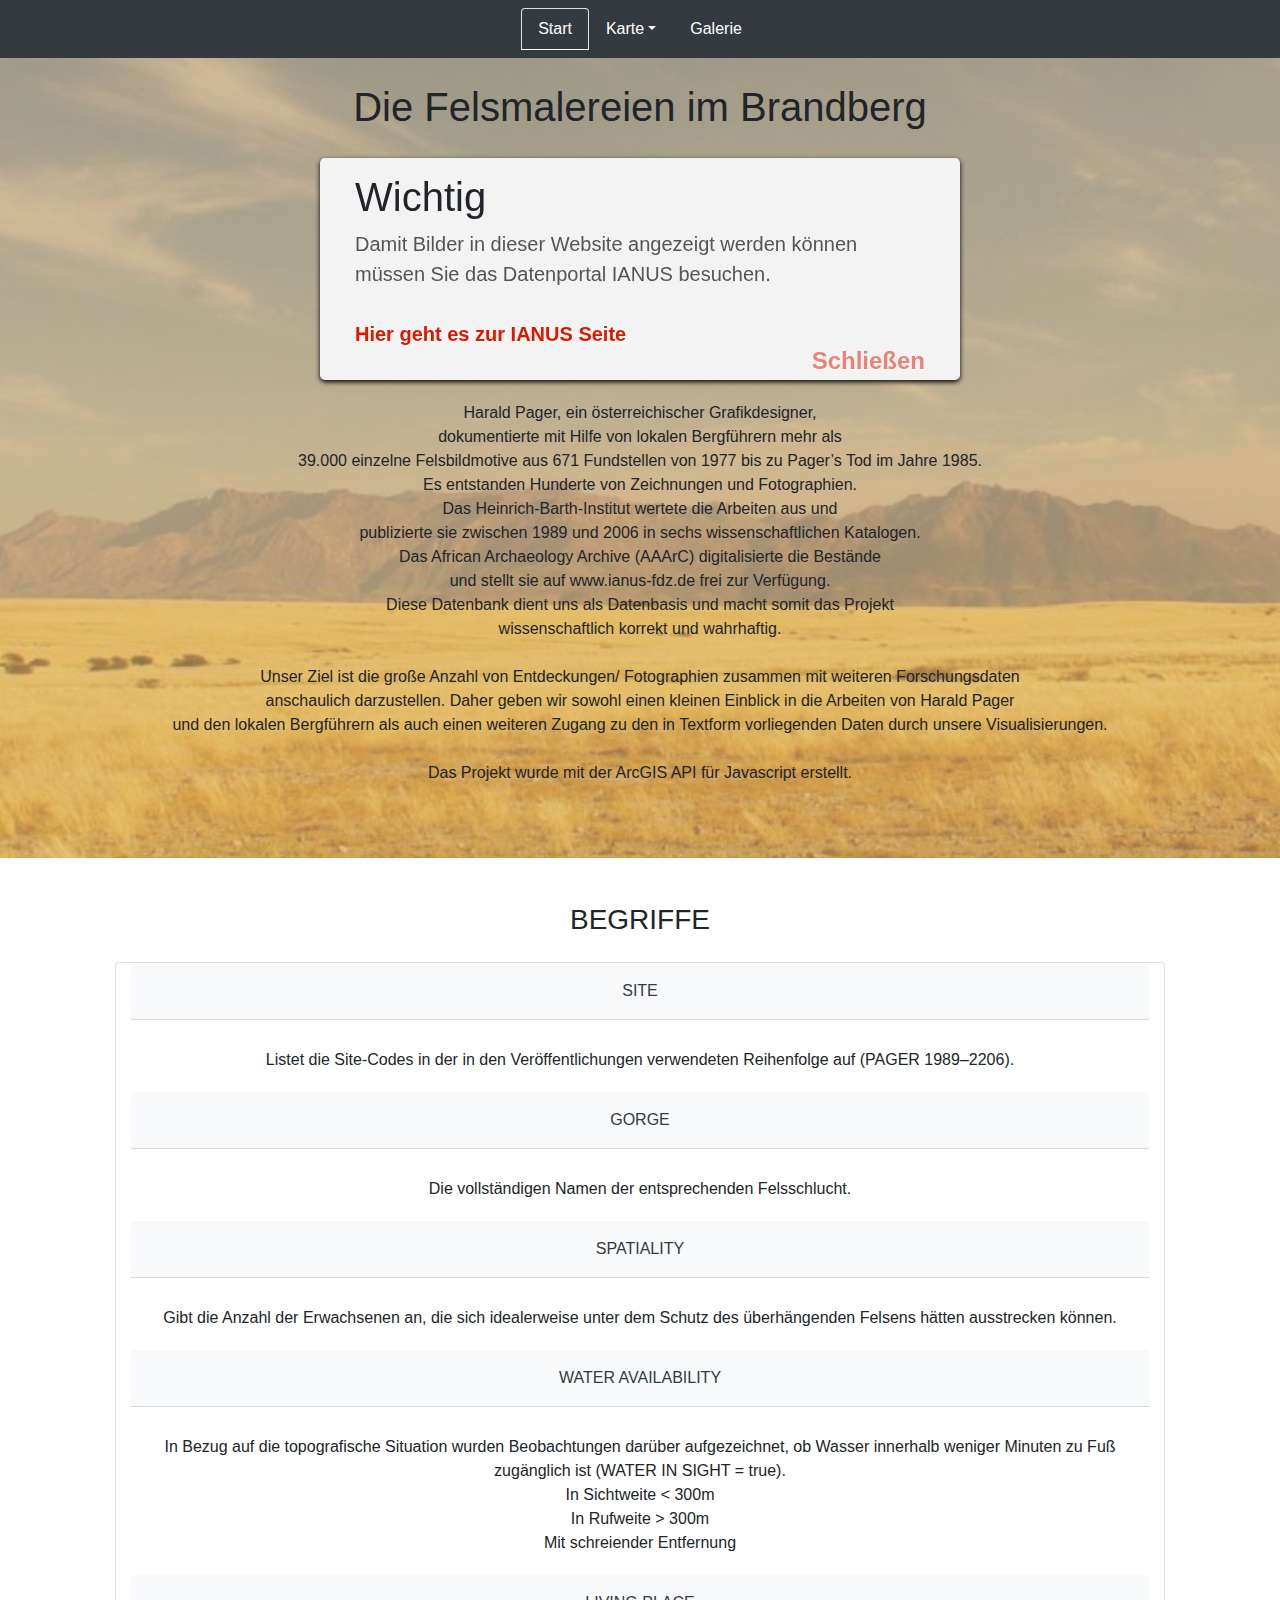
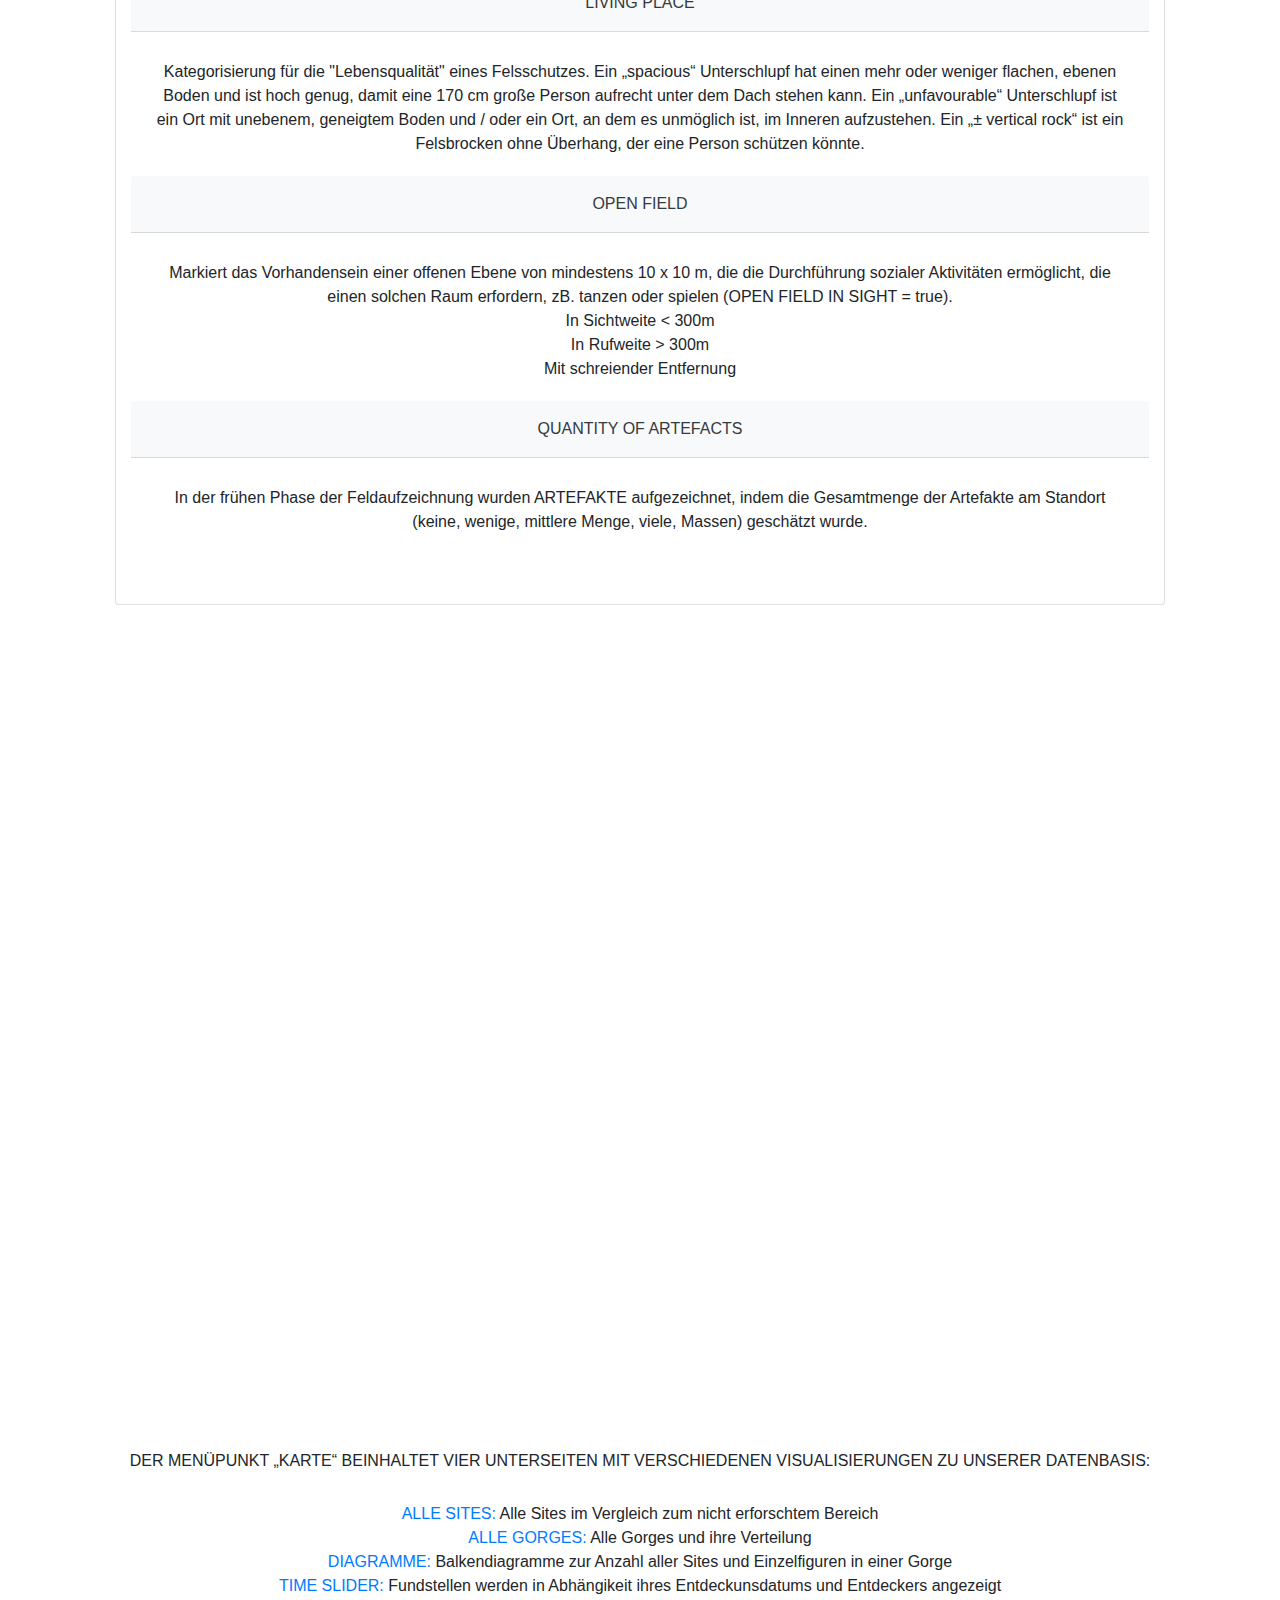
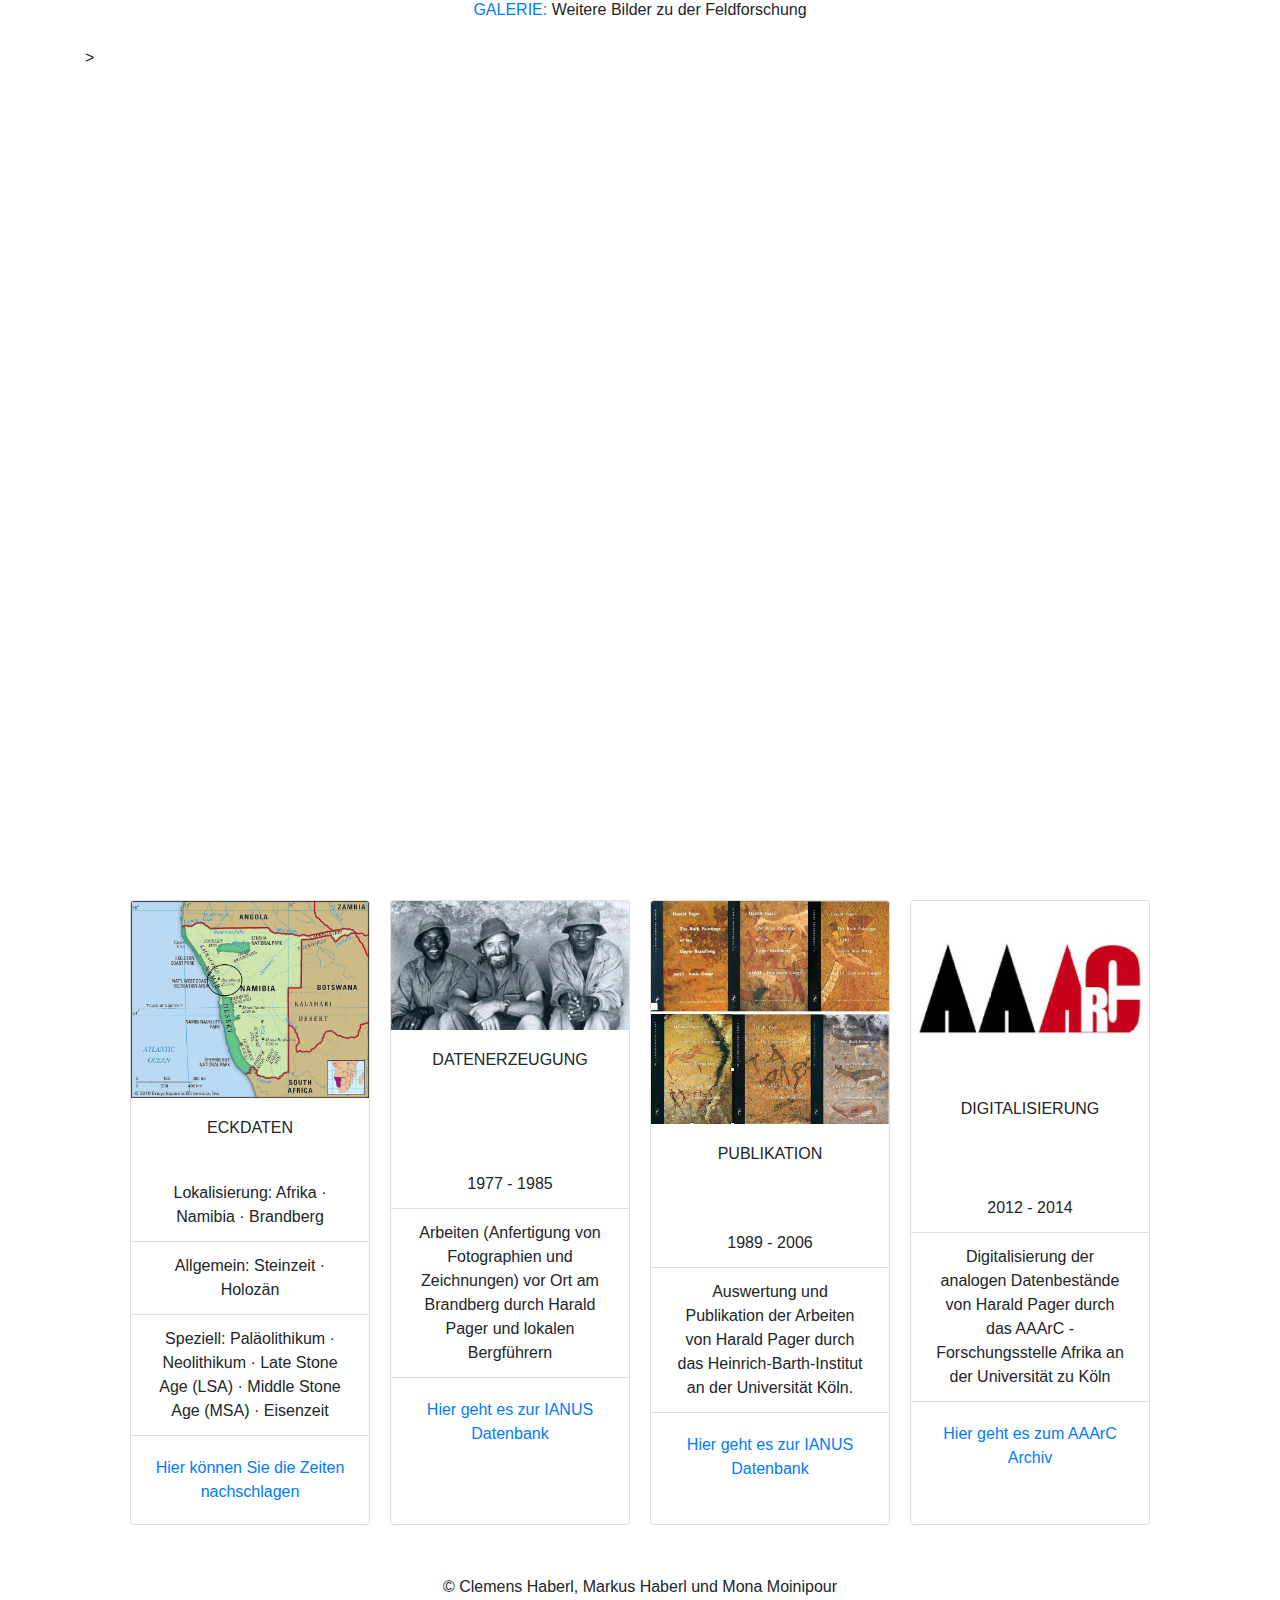
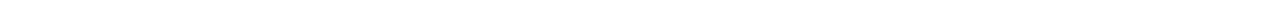
==== commit ab50af71: "Seiten Erklärungen hinzugefügt" ====
--- a/html/index.html
+++ b/html/index.html
@@ -184,21 +184,21 @@
 
       <div id="parallax-image1"></div>
 
-    <div class="container">
-       <div style="text-transform: uppercase;" class="text-center p-3 mb-2">
-            <h6>Der Menüpunkt „Karte“ beinhaltet drei Unterseiten mit verschiedenen Darstellungen unserer Daten:</h6>
-            <br>
-            <a href="mapAllSites.html">AllSites:</a> Satellitenaufnahme des Brandbergs mit Markierungen der Fundstellen…
-            <br>
-            <a href="mapGorges.html">Gorges:</a> Satellitenaufnahme mit Unterscheidungen…..
-            <br>
-            <a href="mapBars.html">Balken:</a> 
-            <br>
-            <a href="mapTimeSlider.html">Time Slider:</a> 
-            <br>
-            <a href="galerie.html">Galerie:</a> In der Galerie finden Sie einige Eindrücke, die während der Feldforschung aufgenommen worden sind.
-            </div>>
-    </div>
+      <div class="container">
+        <div class="text-center p-3 mb-2">
+             <h6 style="text-transform: uppercase;">Der Menüpunkt „Karte“ beinhaltet vier Unterseiten mit verschiedenen Visualisierungen zu unserer Datenbasis:</h6>
+             <br>
+             <a style="text-transform: uppercase;" href="mapAllSites.html">Alle Sites:</a> Alle Sites im Vergleich zum nicht erforschtem Bereich
+             <br>
+             <a style="text-transform: uppercase;" href="mapGorges.html">Alle Gorges:</a> Alle Gorges und ihre Verteilung
+             <br>
+             <a style="text-transform: uppercase;" href="mapBars.html">Diagramme:</a> Balkendiagramme zur Anzahl aller Sites und Einzelfiguren in einer Gorge 
+             <br>
+             <a style="text-transform: uppercase;" href="mapTimeSlider.html">Time Slider:</a> Fundstellen werden in Abhängikeit ihres Entdeckunsdatums und Entdeckers angezeigt
+             <br>
+             <a style="text-transform: uppercase;" href="galerie.html">Galerie:</a> Weitere Bilder zu der Feldforschung
+        </div>>
+     </div>
 
     <div id="parallax-image2"></div>
 
